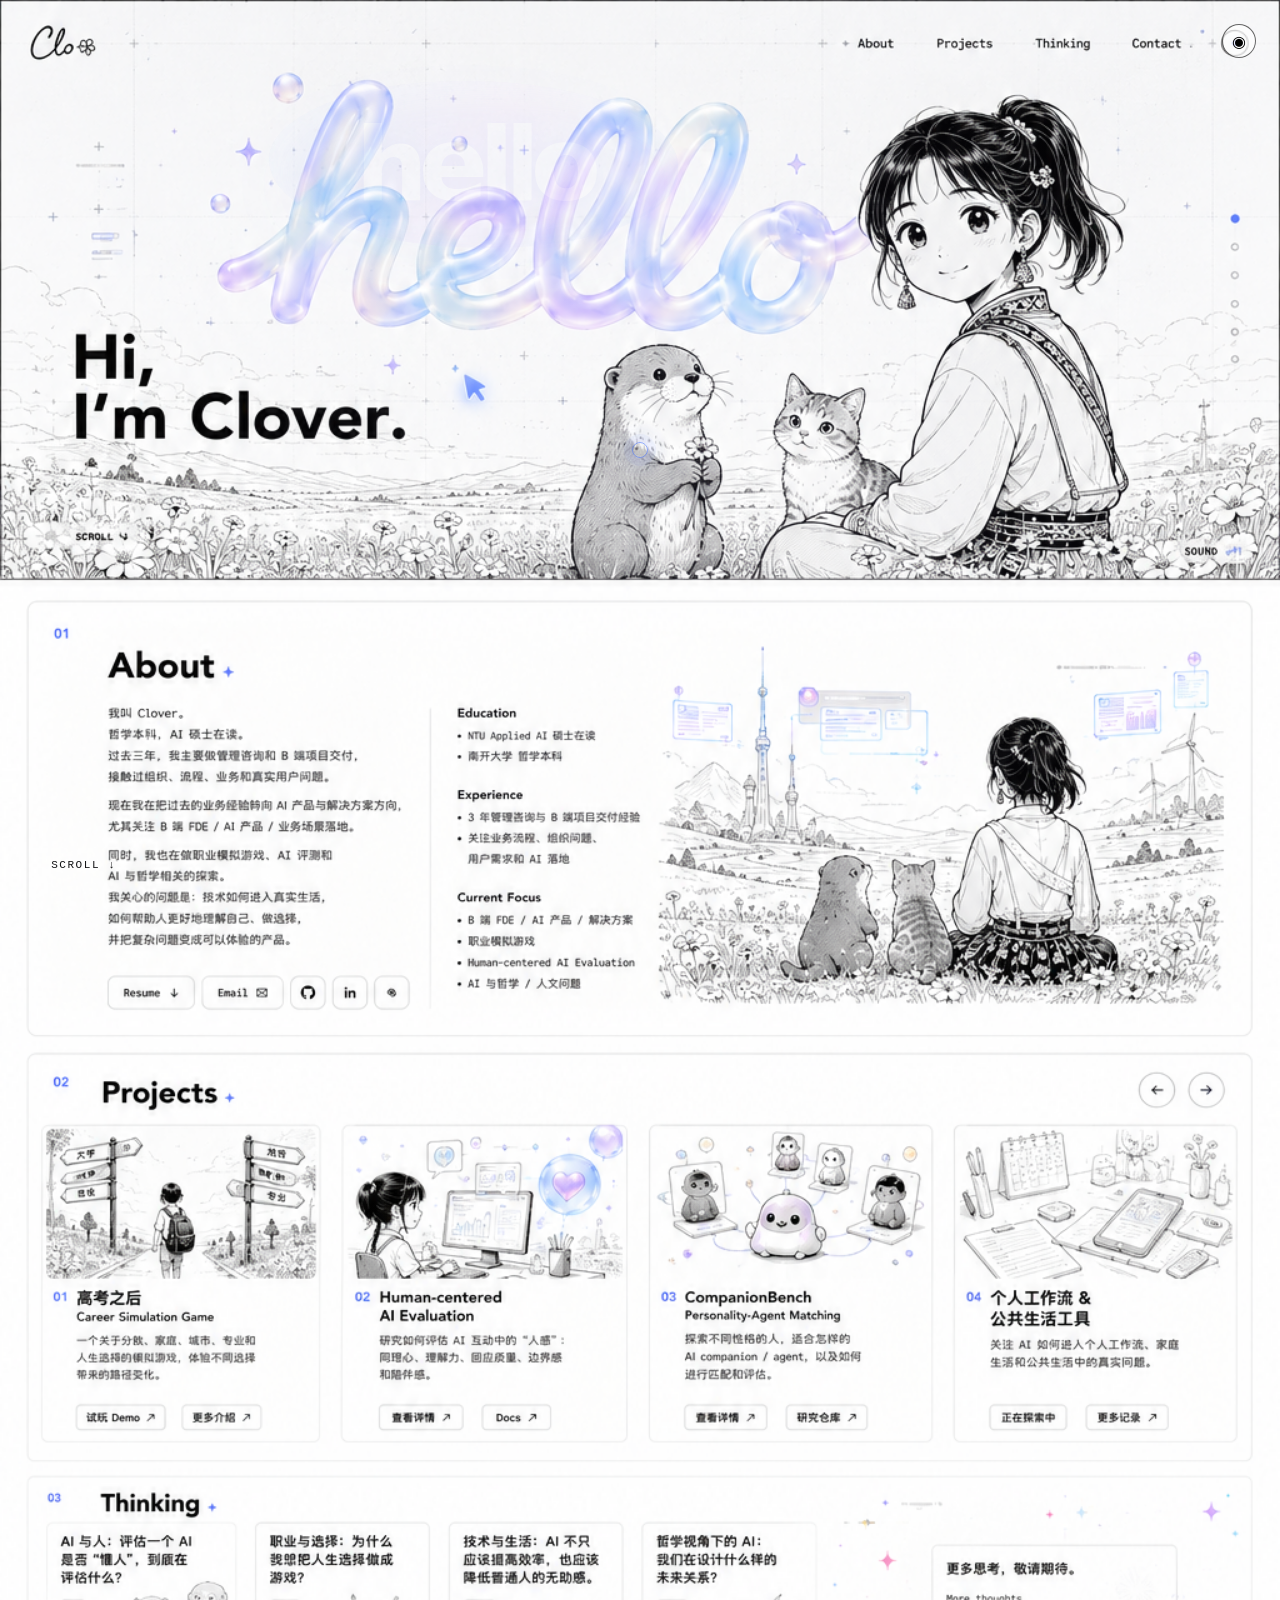
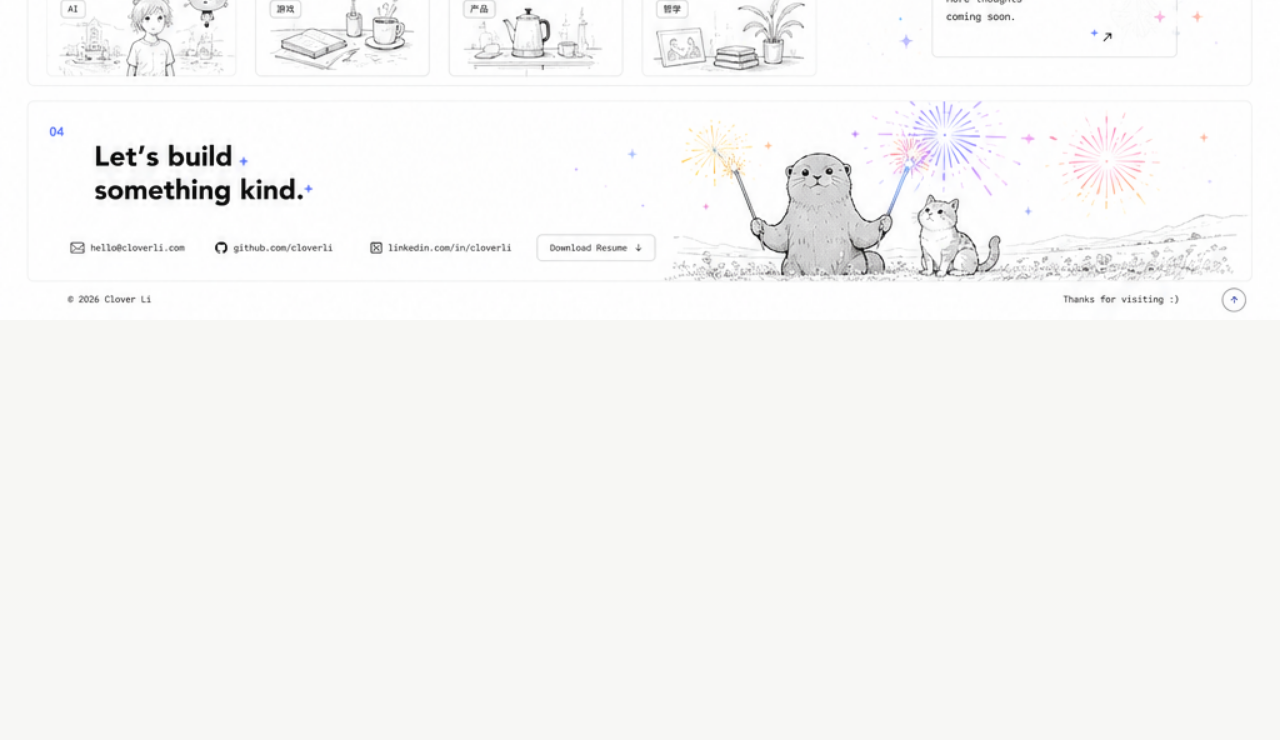
==== index.html @ 6d191d96 "chore: add initial personal site visual prototype" ====
<!doctype html>
<html lang="zh-CN">
  <head>
    <meta charset="UTF-8" />
    <meta name="viewport" content="width=device-width, initial-scale=1" />
    <title>Clover — visual prototype</title>
    <link rel="stylesheet" href="styles.css" />
  </head>
  <body class="home-page">
    <main class="prototype-shell" aria-label="Clover homepage visual prototype">
      <img class="reference-page" src="assets/home-reference.png" alt="Clover 长页面视觉参考" />
      <div class="reference-tint" aria-hidden="true"></div>
      <div class="hello-orb" aria-hidden="true"><span>hello</span></div>
      <div class="cursor-orb" aria-hidden="true"></div>
      <button class="hotspot hotspot-about" data-target="about.html" aria-label="打开 About Me 页面"></button>
      <a class="hotspot hotspot-projects" href="#projects" aria-label="查看 Projects"></a>
      <a class="hotspot hotspot-thinking" href="#thinking" aria-label="查看 Thinking"></a>
      <a class="hotspot hotspot-contact" href="#contact" aria-label="查看 Contact"></a>
      <button class="mode-toggle" type="button" aria-label="切换夜猫子模式">◉</button>
      <div class="scroll-cue">SCROLL ↓</div>
      <section id="projects" class="anchor-layer" aria-label="Projects interaction layer"></section>
      <section id="thinking" class="anchor-layer anchor-thinking" aria-label="Thinking interaction layer"></section>
      <section id="contact" class="anchor-layer anchor-contact" aria-label="Contact interaction layer">
        <div class="fireworks" aria-hidden="true"></div>
      </section>
    </main>
    <script src="app.js"></script>
  </body>
</html>
---- styles.css ----
:root {
  --ink: #121315;
  --paper: #f7f7f4;
  --blue: #648cff;
  --violet: #b99cff;
}

* { box-sizing: border-box; }
html { scroll-behavior: smooth; background: var(--paper); }
body { margin: 0; background: var(--paper); color: var(--ink); font-family: Inter, ui-sans-serif, system-ui, sans-serif; }
button, a { font: inherit; }

.prototype-shell, .about-shell { position: relative; width: 100%; overflow: hidden; }
.prototype-shell { min-height: 260vh; }
.about-shell { min-height: 100vh; }
.reference-page { display: block; width: 100%; height: auto; user-select: none; pointer-events: none; }
.reference-tint { position: absolute; inset: 0; pointer-events: none; background: radial-gradient(circle at 58% 20%, rgba(168, 151, 255, .07), transparent 32%), linear-gradient(180deg, transparent 45%, rgba(255,255,255,.05)); mix-blend-mode: screen; }

.hello-orb { position: fixed; z-index: 4; left: 21vw; top: 9vh; width: min(32vw, 510px); aspect-ratio: 2.45; border-radius: 48% 52% 46% 54%; pointer-events: none; opacity: .18; filter: blur(.2px); background: linear-gradient(120deg, rgba(112, 170, 255, .55), rgba(213, 166, 255, .48), rgba(176, 239, 255, .42)); box-shadow: inset 18px 14px 28px rgba(255,255,255,.65), inset -20px -16px 35px rgba(102,124,255,.16), 0 24px 80px rgba(122, 144, 255, .16); transform: translate3d(var(--orb-x, 0px), var(--orb-y, 0px), 0) rotate(var(--orb-r, 0deg)) scale(var(--orb-s, 1)); transition: transform 180ms cubic-bezier(.22,1,.36,1); }
.hello-orb span { position: absolute; inset: 0; display: grid; place-items: center; font-size: clamp(3rem, 8vw, 9rem); font-weight: 700; letter-spacing: -.09em; color: rgba(255,255,255,.76); text-shadow: 0 2px 18px rgba(89,120,255,.34); }
.cursor-orb { position: fixed; z-index: 8; width: 16px; height: 16px; border: 1px solid rgba(80, 120, 255, .72); border-radius: 50%; pointer-events: none; transform: translate(-50%, -50%); opacity: .82; box-shadow: 0 0 0 8px rgba(120, 146, 255, .08), 0 0 24px rgba(90, 125, 255, .4); }
.hotspot, .back-button, .mode-toggle { cursor: pointer; }
.hotspot { position: absolute; z-index: 6; border: 0; background: transparent; }
.hotspot-about { left: 65%; top: 1.1%; width: 8%; height: 3%; }
.hotspot-projects { left: 72%; top: 1.1%; width: 9%; height: 3%; }
.hotspot-thinking { left: 81%; top: 1.1%; width: 9%; height: 3%; }
.hotspot-contact { left: 90%; top: 1.1%; width: 8%; height: 3%; }
.mode-toggle { position: fixed; z-index: 9; top: 24px; right: 24px; width: 34px; height: 34px; border: 1px solid rgba(20,20,20,.65); border-radius: 50%; background: rgba(255,255,255,.66); }
.scroll-cue { position: fixed; z-index: 5; left: 4vw; bottom: 28px; font: 11px/1.2 ui-monospace, SFMono-Regular, monospace; letter-spacing: .14em; }
.anchor-layer { position: absolute; left: 0; right: 0; top: 29%; height: 43%; pointer-events: none; }
.anchor-thinking { top: 72%; }
.anchor-contact { top: 91%; height: 8%; }
.fireworks { position: absolute; right: 16%; top: 10%; width: 190px; height: 160px; opacity: 0; transition: opacity 400ms ease; }
.fireworks::before, .fireworks::after { content: "✦  ·  ✧  ·  ✦"; position: absolute; inset: 0; color: #b990ff; font-size: 26px; letter-spacing: 18px; animation: burst 1.8s ease-out infinite; }
.fireworks::after { color: #ffba75; transform: translate(35px, 24px) scale(.7); animation-delay: .35s; }
.contact-active .fireworks { opacity: .9; }
@keyframes burst { 0%, 100% { transform: scale(.55); opacity: .15; } 50% { transform: scale(1.3); opacity: .95; } }

.about-page .reference-page { min-height: 100vh; object-fit: cover; object-position: center; }
.back-button { position: fixed; z-index: 9; top: 23px; left: 24px; width: 34px; height: 34px; border: 1px solid rgba(20,20,20,.6); border-radius: 50%; background: rgba(255,255,255,.72); font-size: 18px; }
.night { filter: invert(.92) hue-rotate(175deg) saturate(.72); background: #121525; }
.night .reference-tint { mix-blend-mode: multiply; opacity: .22; }

@media (max-width: 720px) {
  .prototype-shell { min-height: 180vh; }
  .hello-orb { left: 12vw; top: 12vh; width: 60vw; opacity: .13; }
  .hello-orb span { font-size: 3.4rem; }
  .hotspot { display: none; }
  .mode-toggle { top: 14px; right: 14px; }
  .scroll-cue { bottom: 16px; left: 16px; }
  .about-page .reference-page { min-height: 100vh; object-fit: contain; }
}
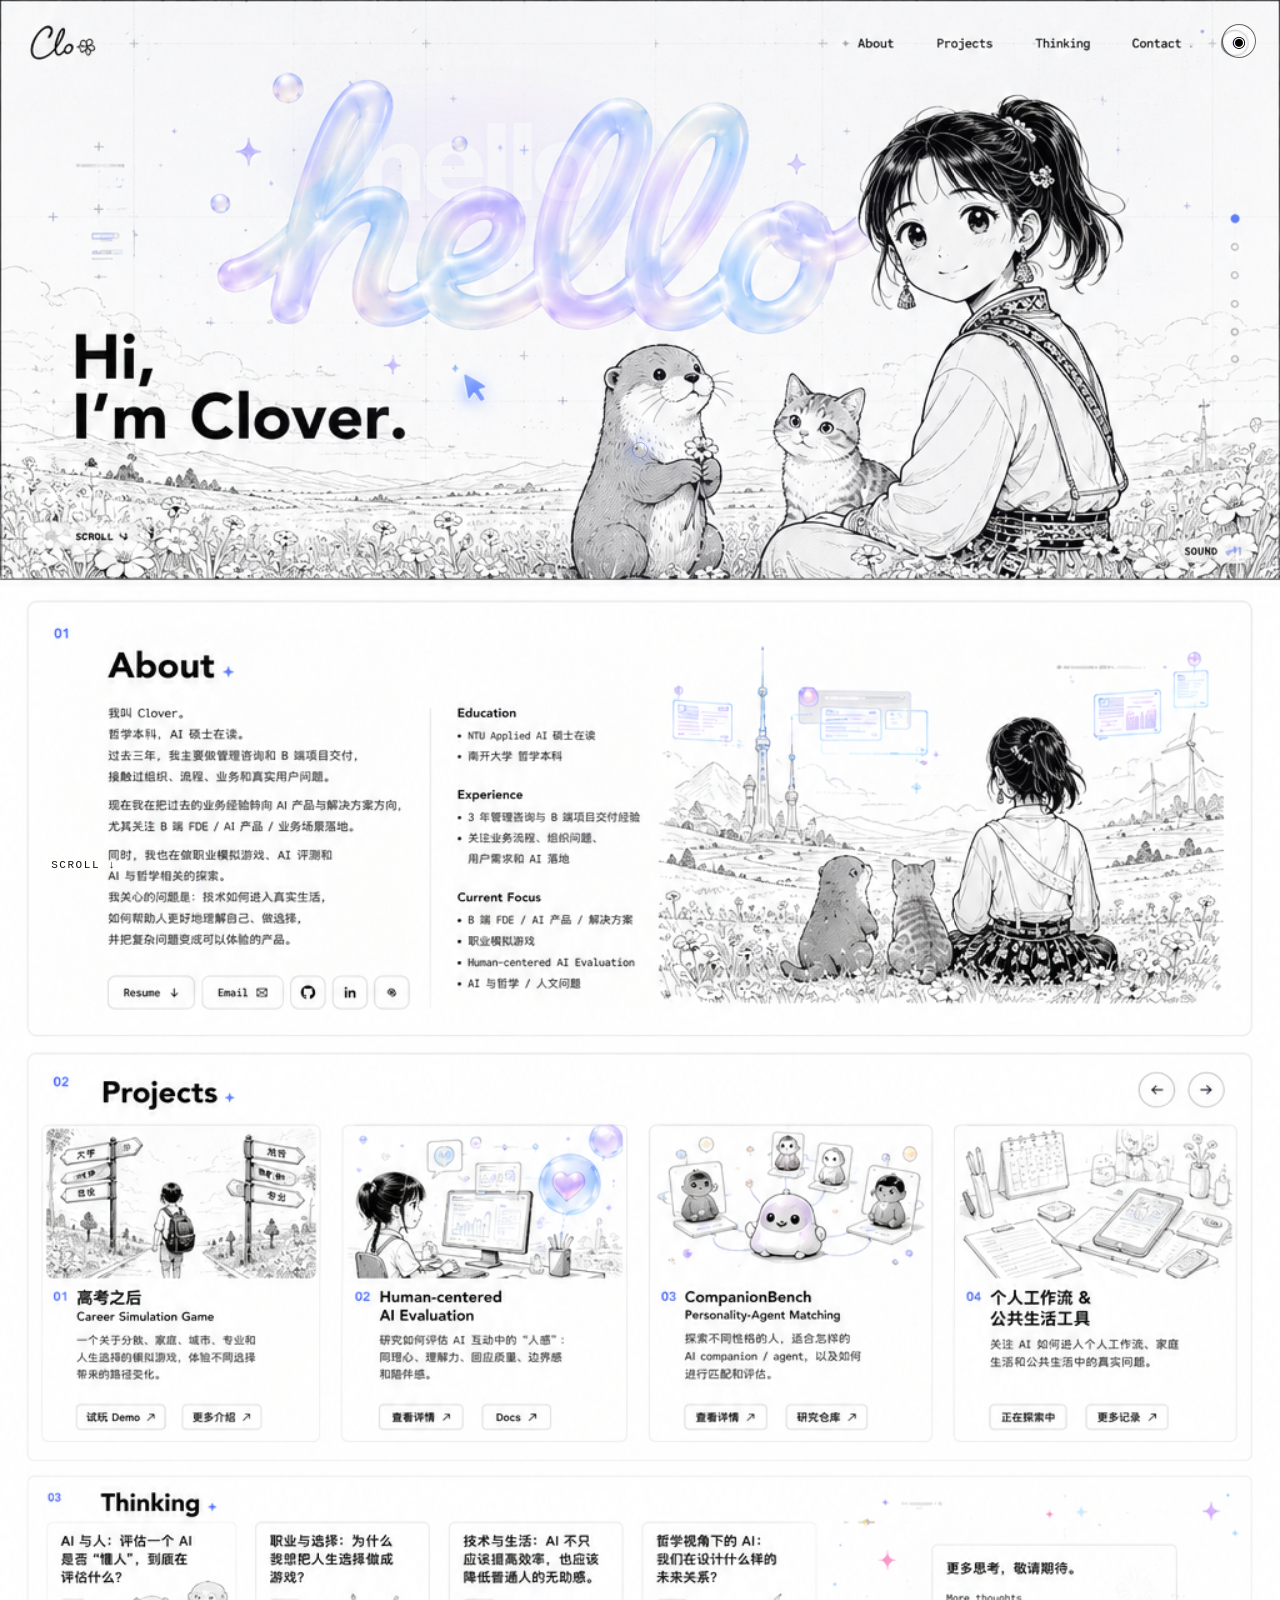
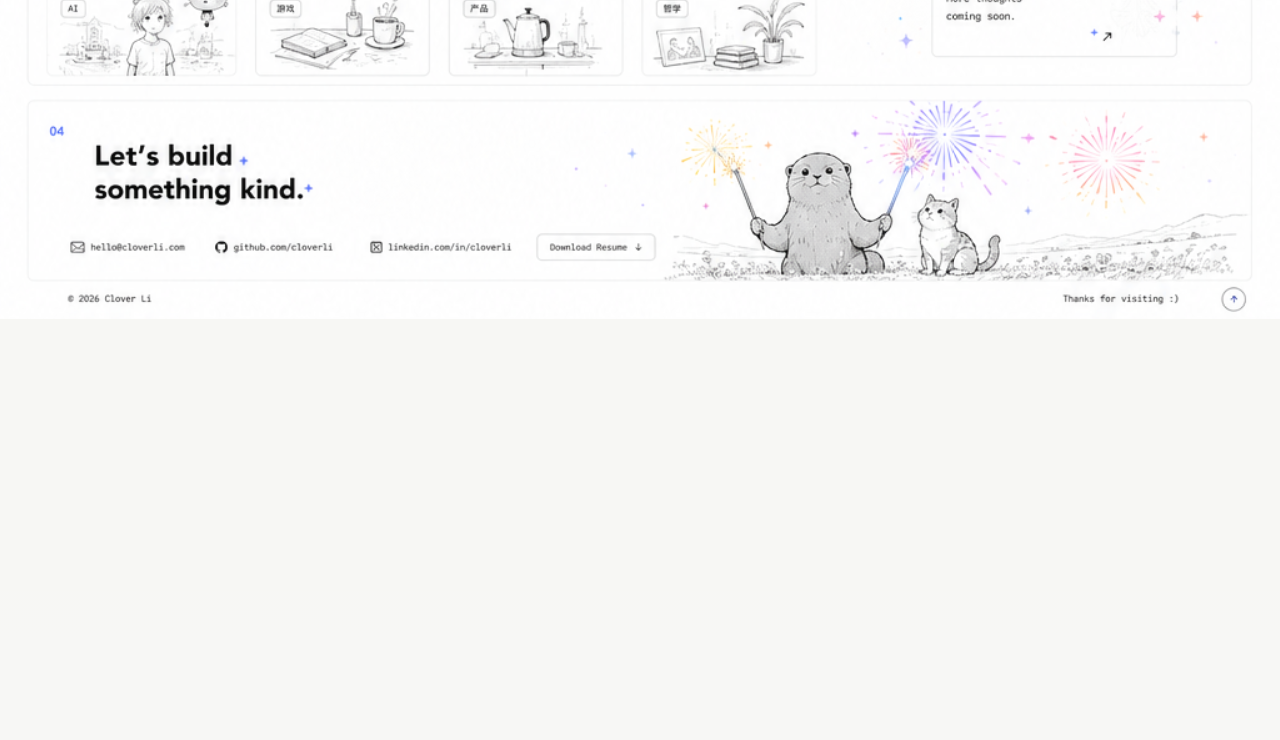
==== commit 0fb774a9: "feat: add curved scroll and contact fireworks" ====
--- a/index.html
+++ b/index.html
@@ -21,7 +21,9 @@
       <section id="projects" class="anchor-layer" aria-label="Projects interaction layer"></section>
       <section id="thinking" class="anchor-layer anchor-thinking" aria-label="Thinking interaction layer"></section>
       <section id="contact" class="anchor-layer anchor-contact" aria-label="Contact interaction layer">
-        <div class="fireworks" aria-hidden="true"></div>
+        <div class="fireworks" aria-hidden="true">
+          <canvas class="firework-canvas"></canvas>
+        </div>
       </section>
     </main>
     <script src="app.js"></script>
--- a/styles.css
+++ b/styles.css
@@ -13,7 +13,7 @@
 .prototype-shell, .about-shell { position: relative; width: 100%; overflow: hidden; }
 .prototype-shell { min-height: 260vh; }
 .about-shell { min-height: 100vh; }
-.reference-page { display: block; width: 100%; height: auto; user-select: none; pointer-events: none; }
+.reference-page { display: block; width: 100%; height: auto; user-select: none; pointer-events: none; transform: perspective(1800px) rotateX(var(--scroll-curve, 0deg)) scale(var(--scroll-scale, 1)); transform-origin: center 8%; will-change: transform; }
 .reference-tint { position: absolute; inset: 0; pointer-events: none; background: radial-gradient(circle at 58% 20%, rgba(168, 151, 255, .07), transparent 32%), linear-gradient(180deg, transparent 45%, rgba(255,255,255,.05)); mix-blend-mode: screen; }
 
 .hello-orb { position: fixed; z-index: 4; left: 21vw; top: 9vh; width: min(32vw, 510px); aspect-ratio: 2.45; border-radius: 48% 52% 46% 54%; pointer-events: none; opacity: .18; filter: blur(.2px); background: linear-gradient(120deg, rgba(112, 170, 255, .55), rgba(213, 166, 255, .48), rgba(176, 239, 255, .42)); box-shadow: inset 18px 14px 28px rgba(255,255,255,.65), inset -20px -16px 35px rgba(102,124,255,.16), 0 24px 80px rgba(122, 144, 255, .16); transform: translate3d(var(--orb-x, 0px), var(--orb-y, 0px), 0) rotate(var(--orb-r, 0deg)) scale(var(--orb-s, 1)); transition: transform 180ms cubic-bezier(.22,1,.36,1); }
@@ -30,16 +30,19 @@
 .anchor-layer { position: absolute; left: 0; right: 0; top: 29%; height: 43%; pointer-events: none; }
 .anchor-thinking { top: 72%; }
 .anchor-contact { top: 91%; height: 8%; }
-.fireworks { position: absolute; right: 16%; top: 10%; width: 190px; height: 160px; opacity: 0; transition: opacity 400ms ease; }
-.fireworks::before, .fireworks::after { content: "✦  ·  ✧  ·  ✦"; position: absolute; inset: 0; color: #b990ff; font-size: 26px; letter-spacing: 18px; animation: burst 1.8s ease-out infinite; }
-.fireworks::after { color: #ffba75; transform: translate(35px, 24px) scale(.7); animation-delay: .35s; }
-.contact-active .fireworks { opacity: .9; }
-@keyframes burst { 0%, 100% { transform: scale(.55); opacity: .15; } 50% { transform: scale(1.3); opacity: .95; } }
+.fireworks { position: absolute; right: 14%; top: 8%; width: 260px; height: 210px; opacity: 0; transition: opacity 400ms ease; pointer-events: none; }
+.firework-canvas { display: block; width: 100%; height: 100%; }
+.contact-active .fireworks { opacity: .95; }
 
 .about-page .reference-page { min-height: 100vh; object-fit: cover; object-position: center; }
 .back-button { position: fixed; z-index: 9; top: 23px; left: 24px; width: 34px; height: 34px; border: 1px solid rgba(20,20,20,.6); border-radius: 50%; background: rgba(255,255,255,.72); font-size: 18px; }
 .night { filter: invert(.92) hue-rotate(175deg) saturate(.72); background: #121525; }
 .night .reference-tint { mix-blend-mode: multiply; opacity: .22; }
+
+@media (prefers-reduced-motion: reduce) {
+  .reference-page { transform: none !important; transition: none; }
+  .hello-orb { transition: none; }
+}
 
 @media (max-width: 720px) {
   .prototype-shell { min-height: 180vh; }
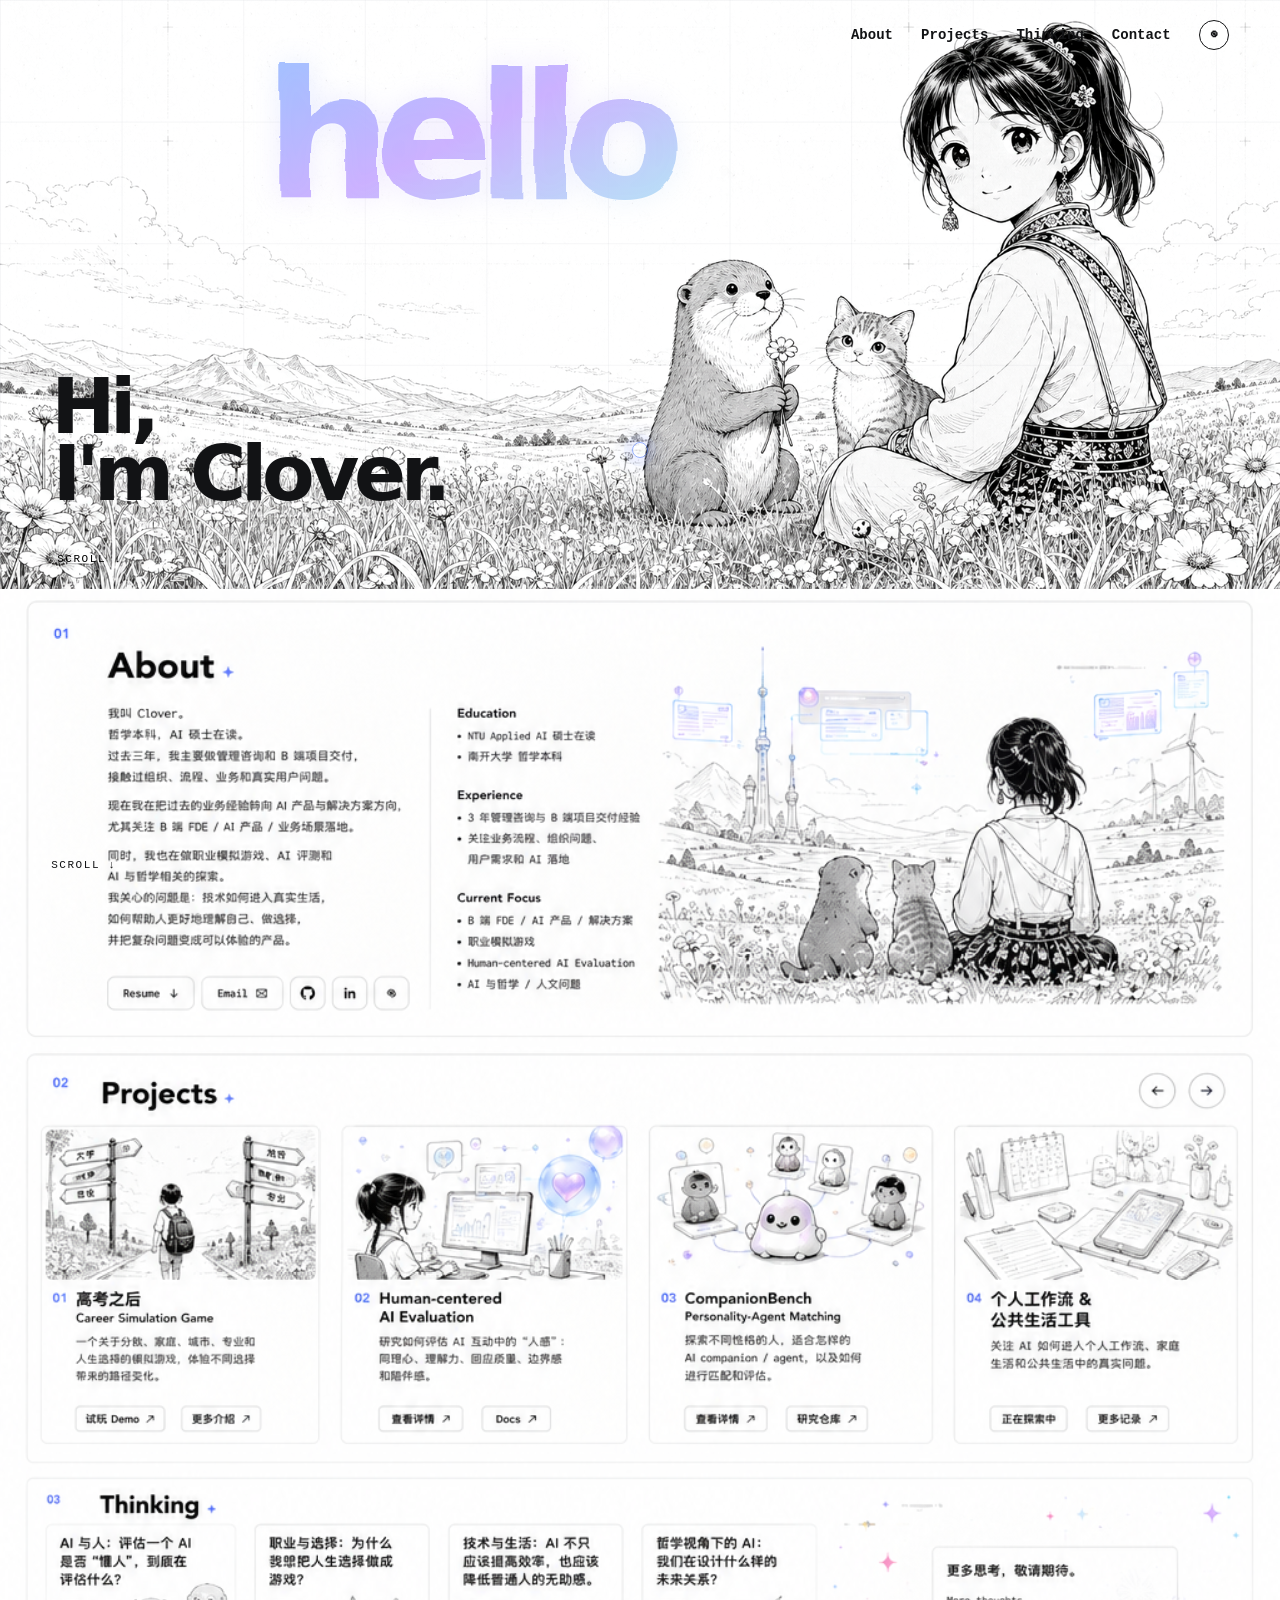
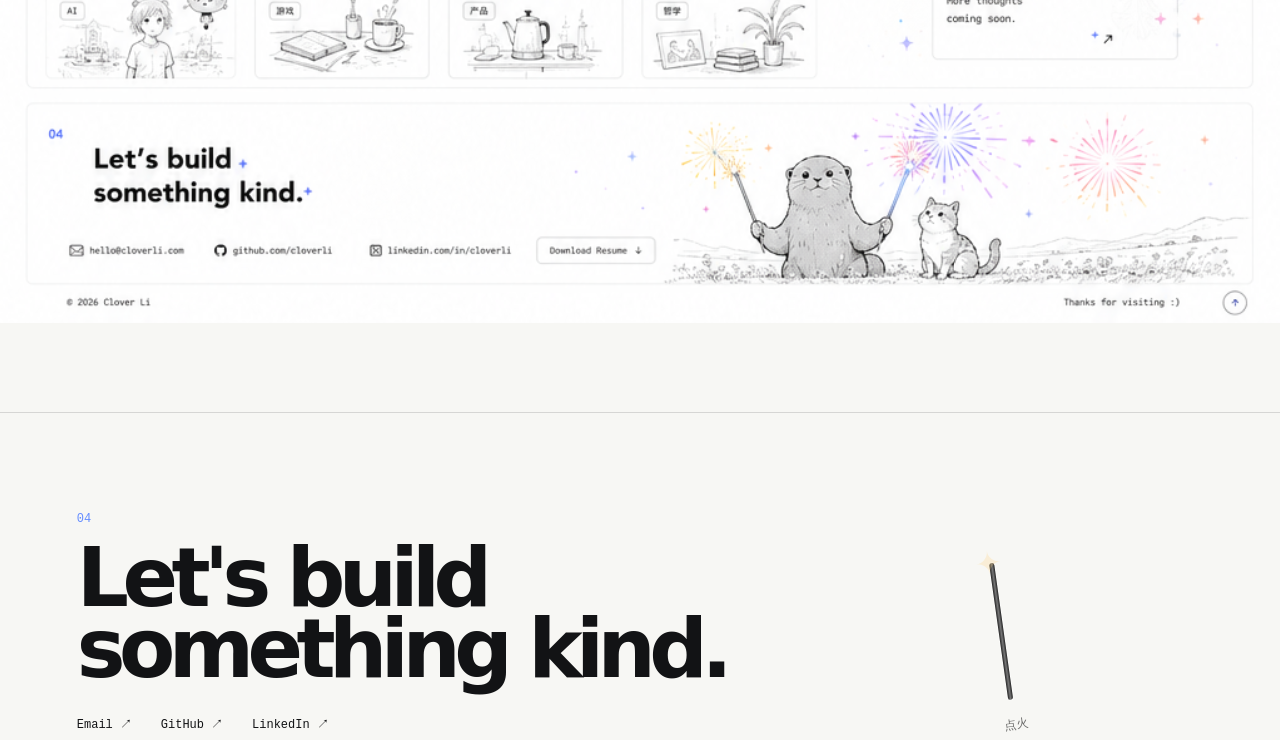
==== commit 0f666947: "feat: rebuild hero motion and ignition fireworks" ====
--- a/index.html
+++ b/index.html
@@ -8,21 +8,74 @@
   </head>
   <body class="home-page">
     <main class="prototype-shell" aria-label="Clover homepage visual prototype">
+      <section class="hero-rebuild" aria-label="Clover Hero">
+        <div class="hero-grid" aria-hidden="true"></div>
+        <img class="hero-art" src="assets/hero-art.png" alt="黑白漫画风的高原草原、藏族女孩、水獭与猫" />
+        <div class="hero-hello" aria-hidden="true">
+          <svg class="hello-svg" viewBox="0 0 760 250" role="presentation">
+            <defs>
+              <linearGradient id="hello-gradient" x1="0" y1="0" x2="1" y2="1">
+                <stop offset="0" stop-color="#8bb9ff" />
+                <stop offset=".48" stop-color="#c3a5ff" />
+                <stop offset="1" stop-color="#a7e8f3" />
+              </linearGradient>
+              <filter id="hello-warp" x="-20%" y="-35%" width="140%" height="170%">
+                <feTurbulence class="hello-noise" type="fractalNoise" baseFrequency=".008 .02" numOctaves="2" seed="8" result="noise" />
+                <feDisplacementMap class="hello-displacement" in="SourceGraphic" in2="noise" scale="8" xChannelSelector="R" yChannelSelector="G" />
+                <feGaussianBlur stdDeviation=".18" />
+              </filter>
+              <filter id="hello-glow" x="-25%" y="-35%" width="150%" height="170%">
+                <feGaussianBlur stdDeviation="8" result="blur" />
+                <feMerge><feMergeNode in="blur" /><feMergeNode in="SourceGraphic" /></feMerge>
+              </filter>
+            </defs>
+            <text x="50%" y="64%" text-anchor="middle" class="hello-text hello-text-shadow" filter="url(#hello-glow)">hello</text>
+            <text x="50%" y="64%" text-anchor="middle" class="hello-text" filter="url(#hello-warp)">hello</text>
+          </svg>
+        </div>
+        <div class="hero-copy" aria-label="Hi, I'm Clover.">
+          <span>Hi,</span>
+          <span>I'm Clover.</span>
+        </div>
+        <nav class="hero-nav" aria-label="首页导航">
+          <a href="about.html">About</a>
+          <a href="#projects">Projects</a>
+          <a href="#thinking">Thinking</a>
+          <a href="#contact">Contact</a>
+          <button class="hero-theme" type="button" aria-label="切换夜猫子模式">◉</button>
+        </nav>
+        <button class="hero-scroll" type="button" aria-label="向下滚动">SCROLL ↓</button>
+      </section>
       <img class="reference-page" src="assets/home-reference.png" alt="Clover 长页面视觉参考" />
       <div class="reference-tint" aria-hidden="true"></div>
-      <div class="hello-orb" aria-hidden="true"><span>hello</span></div>
       <div class="cursor-orb" aria-hidden="true"></div>
       <button class="hotspot hotspot-about" data-target="about.html" aria-label="打开 About Me 页面"></button>
       <a class="hotspot hotspot-projects" href="#projects" aria-label="查看 Projects"></a>
       <a class="hotspot hotspot-thinking" href="#thinking" aria-label="查看 Thinking"></a>
       <a class="hotspot hotspot-contact" href="#contact" aria-label="查看 Contact"></a>
-      <button class="mode-toggle" type="button" aria-label="切换夜猫子模式">◉</button>
       <div class="scroll-cue">SCROLL ↓</div>
+      <section id="about" class="anchor-layer anchor-about" aria-label="About interaction layer"></section>
       <section id="projects" class="anchor-layer" aria-label="Projects interaction layer"></section>
       <section id="thinking" class="anchor-layer anchor-thinking" aria-label="Thinking interaction layer"></section>
       <section id="contact" class="anchor-layer anchor-contact" aria-label="Contact interaction layer">
-        <div class="fireworks" aria-hidden="true">
-          <canvas class="firework-canvas"></canvas>
+        <div class="contact-panel">
+          <div class="contact-copy">
+            <span class="section-index">04</span>
+            <h2>Let's build<br />something kind.</h2>
+            <div class="contact-links">Email ↗ &nbsp;&nbsp; GitHub ↗ &nbsp;&nbsp; LinkedIn ↗</div>
+          </div>
+          <div class="firework-control">
+            <div class="firework-stage">
+              <canvas class="firework-canvas"></canvas>
+              <div class="igniter-glow" aria-hidden="true"></div>
+              <button class="firework-igniter" type="button" aria-label="点燃烟花">
+                <span class="igniter-stick" aria-hidden="true"></span>
+                <span class="igniter-spark" aria-hidden="true">✦</span>
+                <span class="igniter-label">点火</span>
+              </button>
+            </div>
+            <p class="firework-hint">hover / click to light</p>
+          </div>
         </div>
       </section>
     </main>
--- a/styles.css
+++ b/styles.css
@@ -16,23 +16,50 @@
 .reference-page { display: block; width: 100%; height: auto; user-select: none; pointer-events: none; transform: perspective(1800px) rotateX(var(--scroll-curve, 0deg)) scale(var(--scroll-scale, 1)); transform-origin: center 8%; will-change: transform; }
 .reference-tint { position: absolute; inset: 0; pointer-events: none; background: radial-gradient(circle at 58% 20%, rgba(168, 151, 255, .07), transparent 32%), linear-gradient(180deg, transparent 45%, rgba(255,255,255,.05)); mix-blend-mode: screen; }
 
-.hello-orb { position: fixed; z-index: 4; left: 21vw; top: 9vh; width: min(32vw, 510px); aspect-ratio: 2.45; border-radius: 48% 52% 46% 54%; pointer-events: none; opacity: .18; filter: blur(.2px); background: linear-gradient(120deg, rgba(112, 170, 255, .55), rgba(213, 166, 255, .48), rgba(176, 239, 255, .42)); box-shadow: inset 18px 14px 28px rgba(255,255,255,.65), inset -20px -16px 35px rgba(102,124,255,.16), 0 24px 80px rgba(122, 144, 255, .16); transform: translate3d(var(--orb-x, 0px), var(--orb-y, 0px), 0) rotate(var(--orb-r, 0deg)) scale(var(--orb-s, 1)); transition: transform 180ms cubic-bezier(.22,1,.36,1); }
-.hello-orb span { position: absolute; inset: 0; display: grid; place-items: center; font-size: clamp(3rem, 8vw, 9rem); font-weight: 700; letter-spacing: -.09em; color: rgba(255,255,255,.76); text-shadow: 0 2px 18px rgba(89,120,255,.34); }
+.hero-rebuild { position: absolute; z-index: 5; inset: 0 0 auto; height: clamp(560px, 46vw, 900px); overflow: hidden; background: var(--paper); isolation: isolate; }
+.hero-grid { position: absolute; z-index: -1; inset: 0; opacity: .5; background-image: linear-gradient(rgba(33, 43, 70, .08) 1px, transparent 1px), linear-gradient(90deg, rgba(33, 43, 70, .08) 1px, transparent 1px); background-size: 9.5vw 9.5vw; mask-image: linear-gradient(180deg, #000 0 72%, transparent); }
+.hero-art { position: absolute; z-index: -2; inset: auto 0 0; width: 100%; height: 100%; object-fit: cover; object-position: center bottom; filter: contrast(1.04) saturate(.84); }
+.hero-hello { position: absolute; z-index: 2; left: 9vw; top: 5.5vh; width: min(55vw, 820px); transform: translate3d(var(--hello-x, 0px), var(--hello-y, 0px), 0) rotate(var(--hello-r, 0deg)) skewY(var(--hello-skew, 0deg)) scale(var(--hello-scale, 1)); transform-origin: center; transition: transform 180ms cubic-bezier(.22, 1, .36, 1); pointer-events: none; }
+.hello-svg { display: block; width: 100%; overflow: visible; }
+.hello-text { font: 700 190px/1 ui-sans-serif, system-ui, sans-serif; letter-spacing: -18px; fill: url(#hello-gradient); opacity: .84; paint-order: stroke; stroke: rgba(255,255,255,.22); stroke-width: 3px; }
+.hello-text-shadow { opacity: .22; filter: blur(15px); }
+.hero-copy { position: absolute; z-index: 3; left: 4vw; bottom: 9vh; display: grid; font-size: clamp(3.4rem, 6vw, 7rem); font-weight: 800; line-height: .88; letter-spacing: -.07em; }
+.hero-copy span:last-child { margin-left: .02em; }
+.hero-nav { position: absolute; z-index: 5; top: 20px; right: 4vw; display: flex; align-items: center; gap: clamp(14px, 2.2vw, 34px); font: 600 14px/1 ui-monospace, SFMono-Regular, monospace; }
+.hero-nav a, .hero-theme { color: var(--ink); text-decoration: none; transition: color 160ms ease, transform 160ms ease; }
+.hero-nav a:hover { color: var(--blue); transform: translateY(-2px); }
+.hero-theme { width: 30px; height: 30px; border: 1px solid currentColor; border-radius: 50%; background: rgba(255,255,255,.62); cursor: pointer; }
+.hero-theme:hover { color: var(--blue); transform: rotate(25deg); }
+.hero-scroll { position: absolute; z-index: 5; left: 4vw; bottom: 22px; border: 0; background: transparent; font: 11px/1.2 ui-monospace, SFMono-Regular, monospace; letter-spacing: .14em; cursor: pointer; }
+
 .cursor-orb { position: fixed; z-index: 8; width: 16px; height: 16px; border: 1px solid rgba(80, 120, 255, .72); border-radius: 50%; pointer-events: none; transform: translate(-50%, -50%); opacity: .82; box-shadow: 0 0 0 8px rgba(120, 146, 255, .08), 0 0 24px rgba(90, 125, 255, .4); }
-.hotspot, .back-button, .mode-toggle { cursor: pointer; }
+.hotspot, .back-button { cursor: pointer; }
 .hotspot { position: absolute; z-index: 6; border: 0; background: transparent; }
 .hotspot-about { left: 65%; top: 1.1%; width: 8%; height: 3%; }
 .hotspot-projects { left: 72%; top: 1.1%; width: 9%; height: 3%; }
 .hotspot-thinking { left: 81%; top: 1.1%; width: 9%; height: 3%; }
 .hotspot-contact { left: 90%; top: 1.1%; width: 8%; height: 3%; }
-.mode-toggle { position: fixed; z-index: 9; top: 24px; right: 24px; width: 34px; height: 34px; border: 1px solid rgba(20,20,20,.65); border-radius: 50%; background: rgba(255,255,255,.66); }
 .scroll-cue { position: fixed; z-index: 5; left: 4vw; bottom: 28px; font: 11px/1.2 ui-monospace, SFMono-Regular, monospace; letter-spacing: .14em; }
 .anchor-layer { position: absolute; left: 0; right: 0; top: 29%; height: 43%; pointer-events: none; }
 .anchor-thinking { top: 72%; }
 .anchor-contact { top: 91%; height: 8%; }
-.fireworks { position: absolute; right: 14%; top: 8%; width: 260px; height: 210px; opacity: 0; transition: opacity 400ms ease; pointer-events: none; }
-.firework-canvas { display: block; width: 100%; height: 100%; }
-.contact-active .fireworks { opacity: .95; }
+.anchor-contact { z-index: 4; top: 86%; height: 14%; min-height: 420px; background: rgba(247,247,244,.98); border-top: 1px solid rgba(18,19,21,.14); pointer-events: auto; }
+.contact-panel { display: flex; align-items: center; justify-content: space-between; width: 100%; height: 100%; padding: 6vw; }
+.section-index { display: block; margin-bottom: 18px; color: var(--blue); font: 12px/1 ui-monospace, SFMono-Regular, monospace; }
+.contact-copy h2 { margin: 0; font-size: clamp(3rem, 6.4vw, 7rem); line-height: .86; letter-spacing: -.08em; }
+.contact-links { margin-top: 34px; font: 12px/1.2 ui-monospace, SFMono-Regular, monospace; }
+.firework-control { width: min(31vw, 430px); text-align: center; }
+.firework-stage { position: relative; height: 280px; }
+.firework-canvas { position: absolute; inset: 0; display: block; width: 100%; height: 100%; pointer-events: none; }
+.firework-igniter { position: absolute; left: 50%; bottom: 26px; width: 116px; height: 182px; border: 0; background: transparent; cursor: pointer; transform: translateX(-50%) rotate(-8deg); transition: transform 180ms cubic-bezier(.22,1,.36,1); }
+.firework-igniter:hover, .firework-igniter:focus-visible { transform: translateX(-50%) rotate(-8deg) translateY(-8px) scale(1.04); }
+.igniter-stick { position: absolute; left: 53px; top: 12px; width: 5px; height: 138px; border-radius: 5px; background: linear-gradient(90deg,#222,#777,#222); box-shadow: 0 0 0 1px rgba(255,255,255,.4); }
+.igniter-spark { position: absolute; top: -7px; left: 39px; color: #ffd27d; font-size: 32px; opacity: .25; transition: opacity 180ms ease, transform 180ms ease; }
+.firework-igniter:hover .igniter-spark, .firework-igniter:focus-visible .igniter-spark, .firework-igniter.is-lit .igniter-spark { opacity: 1; transform: scale(1.3); }
+.igniter-label { position: absolute; left: 0; right: 0; bottom: 0; font: 12px/1 ui-monospace, SFMono-Regular, monospace; opacity: .56; }
+.firework-hint { margin: -4px 0 0; font: 11px/1.2 ui-monospace, SFMono-Regular, monospace; letter-spacing: .08em; opacity: .55; }
+.contact-active .igniter-glow { opacity: .12; }
+.igniter-glow { position: absolute; left: 50%; top: 12px; width: 56px; height: 56px; border-radius: 50%; background: #ffd27d; filter: blur(22px); opacity: 0; transform: translateX(-50%); transition: opacity 180ms ease; }
 
 .about-page .reference-page { min-height: 100vh; object-fit: cover; object-position: center; }
 .back-button { position: fixed; z-index: 9; top: 23px; left: 24px; width: 34px; height: 34px; border: 1px solid rgba(20,20,20,.6); border-radius: 50%; background: rgba(255,255,255,.72); font-size: 18px; }
@@ -41,15 +68,25 @@
 
 @media (prefers-reduced-motion: reduce) {
   .reference-page { transform: none !important; transition: none; }
-  .hello-orb { transition: none; }
+  .hero-hello { transition: none; }
 }
 
 @media (max-width: 720px) {
   .prototype-shell { min-height: 180vh; }
-  .hello-orb { left: 12vw; top: 12vh; width: 60vw; opacity: .13; }
-  .hello-orb span { font-size: 3.4rem; }
+  .hero-rebuild { height: 78vh; min-height: 540px; }
+  .hero-hello { left: 3vw; top: 9vh; width: 92vw; }
+  .hello-text { font-size: 190px; }
+  .hero-copy { left: 7vw; bottom: 17vh; font-size: clamp(3rem, 14vw, 5rem); }
+  .hero-nav { top: 14px; right: 14px; gap: 10px; font-size: 10px; }
+  .hero-nav a { display: none; }
+  .hero-theme { width: 26px; height: 26px; }
+  .hero-scroll { left: 7vw; bottom: 18px; }
+  .contact-panel { display: block; padding: 12vw 7vw; }
+  .contact-copy h2 { font-size: 15vw; }
+  .contact-links { margin-top: 24px; font-size: 10px; }
+  .firework-control { width: 100%; margin-top: 12px; }
+  .firework-stage { height: 190px; }
   .hotspot { display: none; }
-  .mode-toggle { top: 14px; right: 14px; }
   .scroll-cue { bottom: 16px; left: 16px; }
   .about-page .reference-page { min-height: 100vh; object-fit: contain; }
 }
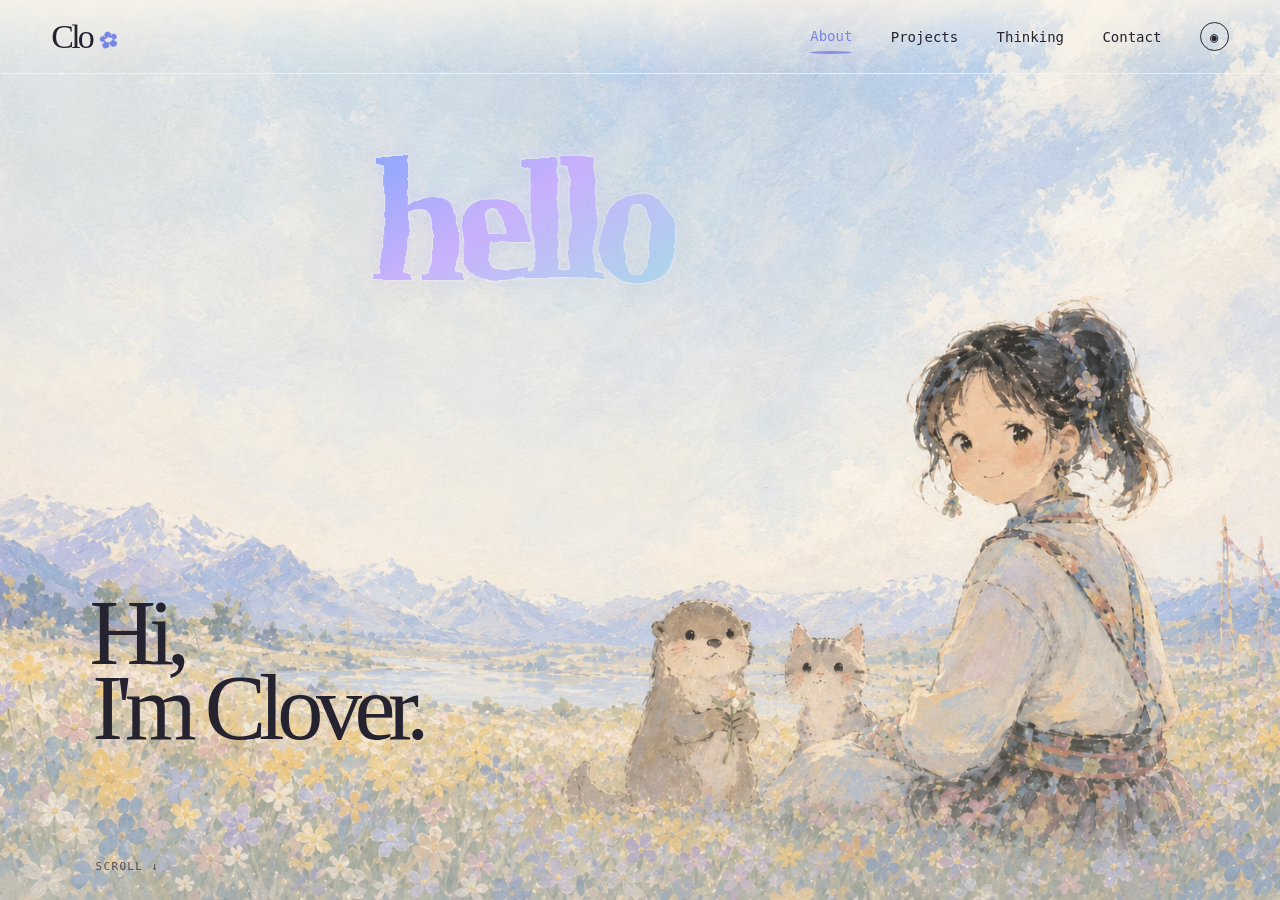
==== commit 498ff2b9: "feat: rebuild personal site as four DOM pages" ====
--- a/index.html
+++ b/index.html
@@ -3,80 +3,53 @@
   <head>
     <meta charset="UTF-8" />
     <meta name="viewport" content="width=device-width, initial-scale=1" />
-    <title>Clover — visual prototype</title>
+    <title>Clo — personal site</title>
     <link rel="stylesheet" href="styles.css" />
   </head>
-  <body class="home-page">
-    <main class="prototype-shell" aria-label="Clover homepage visual prototype">
-      <section class="hero-rebuild" aria-label="Clover Hero">
-        <div class="hero-grid" aria-hidden="true"></div>
-        <img class="hero-art" src="assets/hero-art.png" alt="黑白漫画风的高原草原、藏族女孩、水獭与猫" />
-        <div class="hero-hello" aria-hidden="true">
-          <svg class="hello-svg" viewBox="0 0 760 250" role="presentation">
+  <body class="site-page page-home" data-page="home">
+    <header class="site-header">
+      <a class="brand" href="index.html" aria-label="Clo home">Clo <span>✿</span></a>
+      <nav class="site-nav" aria-label="主导航">
+        <a class="is-active" href="about.html">About</a>
+        <a href="projects.html">Projects</a>
+        <a href="projects.html#thinking">Thinking</a>
+        <a href="contact.html">Contact</a>
+        <button class="theme-button" type="button" aria-label="切换夜猫子模式">◉</button>
+      </nav>
+    </header>
+
+    <main>
+      <section class="hero-section surface-section" data-ripple-area aria-label="Clover Hero">
+        <div class="watercolor-wash" aria-hidden="true"></div>
+        <img class="hero-watercolor" src="assets/hero-watercolor.png" alt="水彩高原、女孩、水獭和猫" />
+        <div class="ripple-layer" aria-hidden="true"></div>
+        <div class="fluid-hello" aria-hidden="true">
+          <svg class="fluid-hello-svg" viewBox="0 0 900 300" role="presentation">
             <defs>
-              <linearGradient id="hello-gradient" x1="0" y1="0" x2="1" y2="1">
-                <stop offset="0" stop-color="#8bb9ff" />
-                <stop offset=".48" stop-color="#c3a5ff" />
-                <stop offset="1" stop-color="#a7e8f3" />
+              <linearGradient id="fluid-fill" x1="0" y1="0" x2="1" y2="1">
+                <stop offset="0" stop-color="#739cff" />
+                <stop offset=".45" stop-color="#c6a9ff" />
+                <stop offset="1" stop-color="#9edfe8" />
               </linearGradient>
-              <filter id="hello-warp" x="-20%" y="-35%" width="140%" height="170%">
-                <feTurbulence class="hello-noise" type="fractalNoise" baseFrequency=".008 .02" numOctaves="2" seed="8" result="noise" />
-                <feDisplacementMap class="hello-displacement" in="SourceGraphic" in2="noise" scale="8" xChannelSelector="R" yChannelSelector="G" />
-                <feGaussianBlur stdDeviation=".18" />
+              <filter id="fluid-filter" x="-20%" y="-40%" width="140%" height="190%">
+                <feTurbulence class="fluid-noise" type="fractalNoise" baseFrequency=".006 .018" numOctaves="3" seed="12" result="noise" />
+                <feDisplacementMap class="fluid-map" in="SourceGraphic" in2="noise" scale="18" xChannelSelector="R" yChannelSelector="G" />
+                <feGaussianBlur stdDeviation=".45" />
               </filter>
-              <filter id="hello-glow" x="-25%" y="-35%" width="150%" height="170%">
-                <feGaussianBlur stdDeviation="8" result="blur" />
-                <feMerge><feMergeNode in="blur" /><feMergeNode in="SourceGraphic" /></feMerge>
+              <filter id="foam-glow" x="-25%" y="-40%" width="150%" height="190%">
+                <feGaussianBlur stdDeviation="8" result="glow" />
+                <feMerge><feMergeNode in="glow" /><feMergeNode in="SourceGraphic" /></feMerge>
               </filter>
             </defs>
-            <text x="50%" y="64%" text-anchor="middle" class="hello-text hello-text-shadow" filter="url(#hello-glow)">hello</text>
-            <text x="50%" y="64%" text-anchor="middle" class="hello-text" filter="url(#hello-warp)">hello</text>
+            <text class="fluid-text fluid-shadow" x="50%" y="67%" text-anchor="middle" filter="url(#foam-glow)">hello</text>
+            <text class="fluid-text" x="50%" y="67%" text-anchor="middle" filter="url(#fluid-filter)">hello</text>
           </svg>
         </div>
-        <div class="hero-copy" aria-label="Hi, I'm Clover.">
+        <div class="hero-copy">
           <span>Hi,</span>
           <span>I'm Clover.</span>
         </div>
-        <nav class="hero-nav" aria-label="首页导航">
-          <a href="about.html">About</a>
-          <a href="#projects">Projects</a>
-          <a href="#thinking">Thinking</a>
-          <a href="#contact">Contact</a>
-          <button class="hero-theme" type="button" aria-label="切换夜猫子模式">◉</button>
-        </nav>
-        <button class="hero-scroll" type="button" aria-label="向下滚动">SCROLL ↓</button>
-      </section>
-      <img class="reference-page" src="assets/home-reference.png" alt="Clover 长页面视觉参考" />
-      <div class="reference-tint" aria-hidden="true"></div>
-      <div class="cursor-orb" aria-hidden="true"></div>
-      <button class="hotspot hotspot-about" data-target="about.html" aria-label="打开 About Me 页面"></button>
-      <a class="hotspot hotspot-projects" href="#projects" aria-label="查看 Projects"></a>
-      <a class="hotspot hotspot-thinking" href="#thinking" aria-label="查看 Thinking"></a>
-      <a class="hotspot hotspot-contact" href="#contact" aria-label="查看 Contact"></a>
-      <div class="scroll-cue">SCROLL ↓</div>
-      <section id="about" class="anchor-layer anchor-about" aria-label="About interaction layer"></section>
-      <section id="projects" class="anchor-layer" aria-label="Projects interaction layer"></section>
-      <section id="thinking" class="anchor-layer anchor-thinking" aria-label="Thinking interaction layer"></section>
-      <section id="contact" class="anchor-layer anchor-contact" aria-label="Contact interaction layer">
-        <div class="contact-panel">
-          <div class="contact-copy">
-            <span class="section-index">04</span>
-            <h2>Let's build<br />something kind.</h2>
-            <div class="contact-links">Email ↗ &nbsp;&nbsp; GitHub ↗ &nbsp;&nbsp; LinkedIn ↗</div>
-          </div>
-          <div class="firework-control">
-            <div class="firework-stage">
-              <canvas class="firework-canvas"></canvas>
-              <div class="igniter-glow" aria-hidden="true"></div>
-              <button class="firework-igniter" type="button" aria-label="点燃烟花">
-                <span class="igniter-stick" aria-hidden="true"></span>
-                <span class="igniter-spark" aria-hidden="true">✦</span>
-                <span class="igniter-label">点火</span>
-              </button>
-            </div>
-            <p class="firework-hint">hover / click to light</p>
-          </div>
-        </div>
+        <button class="scroll-marker" type="button" data-scroll-next aria-label="向下滚动">SCROLL ↓</button>
       </section>
     </main>
     <script src="app.js"></script>
--- a/styles.css
+++ b/styles.css
@@ -1,92 +1,135 @@
 :root {
-  --ink: #121315;
-  --paper: #f7f7f4;
-  --blue: #648cff;
-  --violet: #b99cff;
+  --paper: #faf4ea;
+  --paper-2: #fffaf2;
+  --ink: #262331;
+  --muted: #766f78;
+  --blue: #7785e6;
+  --lavender: #b8a5ed;
+  --yellow: #edc77d;
+  --line: rgba(82, 72, 76, .22);
+  --shadow: 0 20px 60px rgba(104, 92, 104, .12);
 }
 
 * { box-sizing: border-box; }
-html { scroll-behavior: smooth; background: var(--paper); }
-body { margin: 0; background: var(--paper); color: var(--ink); font-family: Inter, ui-sans-serif, system-ui, sans-serif; }
+html { background: var(--paper); scroll-behavior: smooth; }
+body { margin: 0; min-width: 320px; color: var(--ink); background: var(--paper); font-family: Georgia, 'Times New Roman', serif; }
+body.night { --paper: #222435; --paper-2: #2b2d40; --ink: #f7efe3; --muted: #c7bfd0; --line: rgba(255,255,255,.22); }
 button, a { font: inherit; }
+a { color: inherit; }
+button { color: inherit; }
 
-.prototype-shell, .about-shell { position: relative; width: 100%; overflow: hidden; }
-.prototype-shell { min-height: 260vh; }
-.about-shell { min-height: 100vh; }
-.reference-page { display: block; width: 100%; height: auto; user-select: none; pointer-events: none; transform: perspective(1800px) rotateX(var(--scroll-curve, 0deg)) scale(var(--scroll-scale, 1)); transform-origin: center 8%; will-change: transform; }
-.reference-tint { position: absolute; inset: 0; pointer-events: none; background: radial-gradient(circle at 58% 20%, rgba(168, 151, 255, .07), transparent 32%), linear-gradient(180deg, transparent 45%, rgba(255,255,255,.05)); mix-blend-mode: screen; }
+.site-page { min-height: 100svh; overflow-x: hidden; background: var(--paper); transition: background-color 450ms ease, color 450ms ease; }
+.site-header { position: fixed; z-index: 20; top: 0; left: 0; right: 0; display: flex; align-items: center; justify-content: space-between; padding: 22px 4vw; border-bottom: 1px solid transparent; background: linear-gradient(180deg, rgba(250,244,234,.8), rgba(250,244,234,0)); pointer-events: none; }
+.site-header > * { pointer-events: auto; }
+.brand { font-family: 'Snell Roundhand', 'Bradley Hand', cursive; font-size: 34px; line-height: .8; text-decoration: none; letter-spacing: -.08em; }
+.brand span { display: inline-block; margin-left: 3px; font-family: Georgia, serif; font-size: 18px; color: var(--blue); transform: rotate(-12deg); }
+.site-nav { display: flex; align-items: center; gap: clamp(18px, 3vw, 52px); font-family: ui-monospace, SFMono-Regular, Menlo, monospace; font-size: 14px; }
+.site-nav a { position: relative; text-decoration: none; transition: color 180ms ease, transform 180ms ease; }
+.site-nav a::after { content: ''; position: absolute; right: 0; bottom: -10px; left: 0; height: 3px; border-radius: 50%; background: var(--blue); opacity: 0; transform: scaleX(.25); transition: opacity 180ms ease, transform 180ms ease; }
+.site-nav a:hover, .site-nav a.is-active { color: var(--blue); transform: translateY(-1px); }
+.site-nav a.is-active::after, .site-nav a:hover::after { opacity: .85; transform: scaleX(1); }
+.theme-button { display: grid; place-items: center; width: 29px; height: 29px; border: 1px solid currentColor; border-radius: 50%; background: transparent; cursor: pointer; transition: transform 180ms ease, color 180ms ease; }
+.theme-button:hover { color: var(--blue); transform: rotate(28deg); }
 
-.hero-rebuild { position: absolute; z-index: 5; inset: 0 0 auto; height: clamp(560px, 46vw, 900px); overflow: hidden; background: var(--paper); isolation: isolate; }
-.hero-grid { position: absolute; z-index: -1; inset: 0; opacity: .5; background-image: linear-gradient(rgba(33, 43, 70, .08) 1px, transparent 1px), linear-gradient(90deg, rgba(33, 43, 70, .08) 1px, transparent 1px); background-size: 9.5vw 9.5vw; mask-image: linear-gradient(180deg, #000 0 72%, transparent); }
-.hero-art { position: absolute; z-index: -2; inset: auto 0 0; width: 100%; height: 100%; object-fit: cover; object-position: center bottom; filter: contrast(1.04) saturate(.84); }
-.hero-hello { position: absolute; z-index: 2; left: 9vw; top: 5.5vh; width: min(55vw, 820px); transform: translate3d(var(--hello-x, 0px), var(--hello-y, 0px), 0) rotate(var(--hello-r, 0deg)) skewY(var(--hello-skew, 0deg)) scale(var(--hello-scale, 1)); transform-origin: center; transition: transform 180ms cubic-bezier(.22, 1, .36, 1); pointer-events: none; }
-.hello-svg { display: block; width: 100%; overflow: visible; }
-.hello-text { font: 700 190px/1 ui-sans-serif, system-ui, sans-serif; letter-spacing: -18px; fill: url(#hello-gradient); opacity: .84; paint-order: stroke; stroke: rgba(255,255,255,.22); stroke-width: 3px; }
-.hello-text-shadow { opacity: .22; filter: blur(15px); }
-.hero-copy { position: absolute; z-index: 3; left: 4vw; bottom: 9vh; display: grid; font-size: clamp(3.4rem, 6vw, 7rem); font-weight: 800; line-height: .88; letter-spacing: -.07em; }
-.hero-copy span:last-child { margin-left: .02em; }
-.hero-nav { position: absolute; z-index: 5; top: 20px; right: 4vw; display: flex; align-items: center; gap: clamp(14px, 2.2vw, 34px); font: 600 14px/1 ui-monospace, SFMono-Regular, monospace; }
-.hero-nav a, .hero-theme { color: var(--ink); text-decoration: none; transition: color 160ms ease, transform 160ms ease; }
-.hero-nav a:hover { color: var(--blue); transform: translateY(-2px); }
-.hero-theme { width: 30px; height: 30px; border: 1px solid currentColor; border-radius: 50%; background: rgba(255,255,255,.62); cursor: pointer; }
-.hero-theme:hover { color: var(--blue); transform: rotate(25deg); }
-.hero-scroll { position: absolute; z-index: 5; left: 4vw; bottom: 22px; border: 0; background: transparent; font: 11px/1.2 ui-monospace, SFMono-Regular, monospace; letter-spacing: .14em; cursor: pointer; }
+.surface-section { --section-bend: 0deg; transform: perspective(1700px) rotateX(var(--section-bend)); transform-origin: center top; will-change: transform; }
+.hero-section { position: relative; min-height: 100svh; overflow: hidden; background: var(--paper); isolation: isolate; }
+.watercolor-wash { position: absolute; z-index: -2; inset: 0; background: radial-gradient(ellipse at 38% 18%, rgba(255,238,199,.72), transparent 28%), radial-gradient(ellipse at 70% 34%, rgba(188,176,244,.38), transparent 32%), linear-gradient(180deg, #c4ddf0 0%, #e8e5ec 54%, #d8d9c0 100%); mix-blend-mode: multiply; }
+.hero-watercolor { position: absolute; z-index: -1; inset: 0; width: 100%; height: 100%; object-fit: cover; object-position: center bottom; opacity: .94; }
+.hero-section::after { content: ''; position: absolute; z-index: -1; inset: 0; background: linear-gradient(180deg, rgba(255,255,255,.03) 0 65%, rgba(250,244,234,.28)); pointer-events: none; }
+.fluid-hello { position: absolute; z-index: 2; top: 13vh; left: 12vw; width: min(57vw, 850px); pointer-events: none; transform: translate3d(var(--fluid-x,0px),var(--fluid-y,0px),0) rotate(var(--fluid-rotate,0deg)) scale(var(--fluid-scale,1)); transform-origin: center; transition: transform 180ms cubic-bezier(.22,1,.36,1); }
+.fluid-hello-svg { display: block; width: 100%; overflow: visible; }
+.fluid-text { fill: url(#fluid-fill); font-family: 'Snell Roundhand', 'Bradley Hand', 'Segoe Print', cursive; font-size: 218px; font-weight: 700; letter-spacing: -16px; opacity: .84; paint-order: stroke; stroke: rgba(255,255,255,.28); stroke-width: 3px; }
+.fluid-shadow { opacity: .28; filter: blur(14px); }
+.hero-copy { position: absolute; z-index: 4; left: 7vw; bottom: 17vh; display: grid; font-family: 'Snell Roundhand', 'Bradley Hand', cursive; font-size: clamp(3.6rem, 7.2vw, 8.5rem); line-height: .82; letter-spacing: -.08em; }
+.hero-copy span:last-child { margin-left: .03em; }
+.scroll-marker { position: absolute; z-index: 5; left: 7vw; bottom: 26px; border: 0; background: transparent; font-family: ui-monospace, SFMono-Regular, monospace; font-size: 11px; letter-spacing: .12em; cursor: pointer; opacity: .72; }
+.scroll-marker:hover { color: var(--blue); opacity: 1; }
 
-.cursor-orb { position: fixed; z-index: 8; width: 16px; height: 16px; border: 1px solid rgba(80, 120, 255, .72); border-radius: 50%; pointer-events: none; transform: translate(-50%, -50%); opacity: .82; box-shadow: 0 0 0 8px rgba(120, 146, 255, .08), 0 0 24px rgba(90, 125, 255, .4); }
-.hotspot, .back-button { cursor: pointer; }
-.hotspot { position: absolute; z-index: 6; border: 0; background: transparent; }
-.hotspot-about { left: 65%; top: 1.1%; width: 8%; height: 3%; }
-.hotspot-projects { left: 72%; top: 1.1%; width: 9%; height: 3%; }
-.hotspot-thinking { left: 81%; top: 1.1%; width: 9%; height: 3%; }
-.hotspot-contact { left: 90%; top: 1.1%; width: 8%; height: 3%; }
-.scroll-cue { position: fixed; z-index: 5; left: 4vw; bottom: 28px; font: 11px/1.2 ui-monospace, SFMono-Regular, monospace; letter-spacing: .14em; }
-.anchor-layer { position: absolute; left: 0; right: 0; top: 29%; height: 43%; pointer-events: none; }
-.anchor-thinking { top: 72%; }
-.anchor-contact { top: 91%; height: 8%; }
-.anchor-contact { z-index: 4; top: 86%; height: 14%; min-height: 420px; background: rgba(247,247,244,.98); border-top: 1px solid rgba(18,19,21,.14); pointer-events: auto; }
-.contact-panel { display: flex; align-items: center; justify-content: space-between; width: 100%; height: 100%; padding: 6vw; }
-.section-index { display: block; margin-bottom: 18px; color: var(--blue); font: 12px/1 ui-monospace, SFMono-Regular, monospace; }
-.contact-copy h2 { margin: 0; font-size: clamp(3rem, 6.4vw, 7rem); line-height: .86; letter-spacing: -.08em; }
-.contact-links { margin-top: 34px; font: 12px/1.2 ui-monospace, SFMono-Regular, monospace; }
-.firework-control { width: min(31vw, 430px); text-align: center; }
-.firework-stage { position: relative; height: 280px; }
-.firework-canvas { position: absolute; inset: 0; display: block; width: 100%; height: 100%; pointer-events: none; }
-.firework-igniter { position: absolute; left: 50%; bottom: 26px; width: 116px; height: 182px; border: 0; background: transparent; cursor: pointer; transform: translateX(-50%) rotate(-8deg); transition: transform 180ms cubic-bezier(.22,1,.36,1); }
-.firework-igniter:hover, .firework-igniter:focus-visible { transform: translateX(-50%) rotate(-8deg) translateY(-8px) scale(1.04); }
-.igniter-stick { position: absolute; left: 53px; top: 12px; width: 5px; height: 138px; border-radius: 5px; background: linear-gradient(90deg,#222,#777,#222); box-shadow: 0 0 0 1px rgba(255,255,255,.4); }
-.igniter-spark { position: absolute; top: -7px; left: 39px; color: #ffd27d; font-size: 32px; opacity: .25; transition: opacity 180ms ease, transform 180ms ease; }
-.firework-igniter:hover .igniter-spark, .firework-igniter:focus-visible .igniter-spark, .firework-igniter.is-lit .igniter-spark { opacity: 1; transform: scale(1.3); }
-.igniter-label { position: absolute; left: 0; right: 0; bottom: 0; font: 12px/1 ui-monospace, SFMono-Regular, monospace; opacity: .56; }
-.firework-hint { margin: -4px 0 0; font: 11px/1.2 ui-monospace, SFMono-Regular, monospace; letter-spacing: .08em; opacity: .55; }
-.contact-active .igniter-glow { opacity: .12; }
-.igniter-glow { position: absolute; left: 50%; top: 12px; width: 56px; height: 56px; border-radius: 50%; background: #ffd27d; filter: blur(22px); opacity: 0; transform: translateX(-50%); transition: opacity 180ms ease; }
+.page-main { position: relative; min-height: 100svh; padding: 116px 5vw 72px; background: radial-gradient(circle at 80% 0%, rgba(188,176,244,.16), transparent 34%), var(--paper); }
+.about-layout { display: grid; grid-template-columns: minmax(300px, 34%) 1fr; gap: clamp(34px, 6vw, 100px); width: min(1380px, 100%); min-height: calc(100svh - 188px); margin: 0 auto; align-items: stretch; }
+.about-art-frame { position: relative; min-height: 650px; overflow: hidden; border: 1px solid var(--line); border-radius: 26px; background: var(--paper-2); box-shadow: var(--shadow); }
+.about-art-frame img { width: 100%; height: 100%; min-height: 650px; object-fit: cover; object-position: left center; display: block; }
+.paper-note { position: absolute; left: 8%; bottom: 8%; width: 150px; padding: 22px 18px; background: rgba(255,249,237,.9); box-shadow: 0 8px 20px rgba(80,65,68,.16); font-size: 18px; line-height: 1.6; transform: rotate(-4deg); }
+.paper-note span { font-size: 15px; }
+.about-dossier { display: grid; grid-template-columns: 1fr 1fr; gap: 22px; align-content: start; }
+.page-heading { grid-column: 1 / -1; display: flex; align-items: baseline; gap: 20px; margin: 10px 0 10px; }
+.section-index { color: var(--blue); font-family: ui-monospace, SFMono-Regular, monospace; font-size: 13px; }
+.page-heading h1, .projects-intro h1 { margin: 0; font-size: clamp(3rem, 5vw, 6rem); line-height: .9; letter-spacing: -.06em; }
+h1 i, h2 i { color: var(--blue); font-style: normal; font-size: .45em; vertical-align: top; }
+.info-card { position: relative; display: grid; grid-template-columns: 44px 1fr; gap: 16px; min-height: 200px; padding: 28px; border: 1px solid var(--line); border-radius: 20px; background: rgba(255,250,243,.58); box-shadow: 0 10px 30px rgba(120,100,100,.04); transition: transform 240ms ease, box-shadow 240ms ease, background-color 240ms ease; }
+.info-card:hover { transform: translateY(-5px); background: rgba(255,250,243,.9); box-shadow: var(--shadow); }
+.card-wide { grid-column: 1 / -1; min-height: 230px; }
+.card-icon { display: grid; place-items: center; width: 36px; height: 36px; border: 1px solid rgba(119,133,230,.38); border-radius: 50%; color: var(--blue); font-family: Georgia, serif; }
+.info-card h2 { margin: 1px 0 18px; font-size: clamp(1.45rem, 2.2vw, 2.35rem); line-height: 1.05; font-weight: 500; }
+.info-card p { margin: 0; color: var(--muted); font-size: 16px; line-height: 1.75; }
 
-.about-page .reference-page { min-height: 100vh; object-fit: cover; object-position: center; }
-.back-button { position: fixed; z-index: 9; top: 23px; left: 24px; width: 34px; height: 34px; border: 1px solid rgba(20,20,20,.6); border-radius: 50%; background: rgba(255,255,255,.72); font-size: 18px; }
-.night { filter: invert(.92) hue-rotate(175deg) saturate(.72); background: #121525; }
-.night .reference-tint { mix-blend-mode: multiply; opacity: .22; }
+.projects-main { padding-top: 148px; background: linear-gradient(180deg, rgba(250,244,234,.78), rgba(250,244,234,.93)), url('assets/hero-watercolor.png') center/cover fixed; }
+.projects-intro { width: min(1380px, 100%); margin: 0 auto 52px; }
+.projects-intro h1 { margin-top: 13px; color: var(--blue); }
+.projects-intro p { margin: 22px 0 0; color: var(--muted); font-size: clamp(1rem, 1.6vw, 1.45rem); line-height: 1.55; }
+.project-grid { display: grid; grid-template-columns: 1fr 1fr; gap: 24px; width: min(1380px, 100%); margin: 0 auto; }
+.project-card { display: grid; grid-template-columns: 72px 1fr; gap: 16px; min-height: 285px; padding: 30px; border: 1px solid rgba(135,119,104,.28); border-radius: 24px; background: rgba(255,250,243,.83); box-shadow: 0 14px 34px rgba(115,100,95,.08); transition: transform 260ms ease, box-shadow 260ms ease; }
+.project-card:hover { transform: translateY(-7px); box-shadow: var(--shadow); }
+.project-number { color: var(--blue); font-size: 32px; line-height: 1; }
+.project-card h2 { margin: 0 0 5px; font-size: clamp(1.4rem, 2.4vw, 2.2rem); line-height: 1.05; font-weight: 500; }
+.project-card em { color: #b18c55; font-size: 15px; }
+.project-card p { color: var(--muted); font-size: 16px; line-height: 1.65; }
+.text-link { display: inline-block; margin-top: 15px; color: var(--blue); font-size: 17px; text-decoration: none; border-bottom: 1px solid transparent; }
+.text-link:hover { border-bottom-color: currentColor; }
+.thinking-strip { width: min(1380px, 100%); margin: 72px auto 0; padding-top: 30px; border-top: 1px solid var(--line); }
+.thinking-strip h2 { margin: 10px 0 22px; font-size: 3rem; font-weight: 500; }
+.thinking-grid { display: grid; grid-template-columns: repeat(3, 1fr); gap: 18px; }
+.thinking-grid a { padding: 20px; border: 1px solid var(--line); border-radius: 16px; color: var(--muted); text-decoration: none; line-height: 1.5; transition: color 180ms ease, background-color 180ms ease; }
+.thinking-grid a:hover { color: var(--ink); background: rgba(255,250,243,.8); }
+
+.contact-main { position: relative; min-height: 100svh; overflow: hidden; isolation: isolate; background: var(--paper); }
+.contact-lake { position: absolute; z-index: -2; inset: 0; width: 100%; height: 100%; object-fit: cover; object-position: center; }
+.contact-main::after { content: ''; position: absolute; z-index: -1; inset: 0; background: linear-gradient(180deg, rgba(250,244,234,.78) 0%, rgba(250,244,234,.48) 48%, rgba(250,244,234,.14) 100%); pointer-events: none; }
+.contact-main.kind-active::after { background: linear-gradient(180deg, rgba(255,250,240,.88), rgba(250,244,234,.38) 58%, rgba(250,244,234,.1)); }
+.animal-hotspot { position: absolute; z-index: 4; bottom: 7%; width: 100px; height: 125px; border: 0; border-radius: 50%; background: transparent; cursor: pointer; }
+.animal-hotspot span { position: absolute; left: 50%; top: 18%; width: 22px; height: 7px; border-bottom: 2px solid rgba(119,133,230,.78); border-radius: 50%; opacity: 0; transform: translateX(-50%); transition: opacity 180ms ease, transform 180ms ease; }
+.animal-hotspot:hover span, .animal-hotspot:focus-visible span, .animal-hotspot.is-awake span { opacity: 1; transform: translate(-50%, -5px) scale(1.25); }
+.animal-otter { left: 25%; }
+.animal-cat { right: 25%; }
+.contact-main:has(.animal-hotspot:hover) .contact-lake, .contact-main:has(.animal-hotspot.is-awake) .contact-lake { transform: translateY(-2px) scale(1.008); transition: transform 500ms ease; }
+.contact-content { position: relative; z-index: 2; display: grid; place-items: center; min-height: 100svh; padding: 150px 6vw 180px; text-align: center; }
+.contact-content h1 { margin: 0; font-size: clamp(4.6rem, 9.5vw, 10rem); font-weight: 400; line-height: .82; letter-spacing: -.08em; }
+.kind-word { color: var(--blue); transition: text-shadow 220ms ease, color 220ms ease; }
+.kind-word:hover { color: #8f81de; text-shadow: 0 0 20px rgba(119,133,230,.6); }
+.contact-actions { display: grid; grid-template-columns: repeat(3, minmax(190px, 1fr)); gap: 20px; width: min(1050px, 100%); margin-top: 70px; }
+.contact-action { display: flex; align-items: center; gap: 16px; padding: 22px 26px; border: 1px solid rgba(73,68,74,.25); border-radius: 20px; background: rgba(255,251,243,.72); font-size: 23px; text-decoration: none; transition: transform 220ms ease, box-shadow 220ms ease, border-color 220ms ease; }
+.contact-action span { display: grid; place-items: center; width: 34px; height: 34px; border-radius: 9px; color: var(--blue); font-family: ui-monospace, monospace; font-size: 18px; }
+.contact-action b { margin-left: auto; color: var(--blue); font-weight: 400; }
+.contact-action:hover, .contact-action:focus-visible { border-color: rgba(119,133,230,.7); box-shadow: 0 0 28px rgba(119,133,230,.24); transform: translateY(-5px); }
+.contact-caption { margin-top: 28px; color: var(--muted); font-family: ui-monospace, monospace; font-size: 12px; letter-spacing: .04em; }
+.contact-petal { position: absolute; z-index: 8; width: 9px; height: 15px; border-radius: 100% 0 100% 0; background: var(--petal-color); pointer-events: none; animation: petal-float 1.35s ease-out forwards; }
+@keyframes petal-float { from { opacity: 0; transform: translate(0, 8px) rotate(0); } 22% { opacity: .8; } to { opacity: 0; transform: translate(var(--petal-x), -46px) rotate(170deg); } }
+.ripple { position: absolute; width: 22px; height: 22px; border: 1px solid var(--ripple-color); border-radius: 50%; pointer-events: none; transform: translate(-50%, -50%) scale(.3); animation: watercolor-ripple 1.5s ease-out forwards; box-shadow: 0 0 18px color-mix(in srgb, var(--ripple-color) 45%, transparent); }
+.ripple::after { content: ''; position: absolute; inset: -8px; border: 1px solid color-mix(in srgb, var(--ripple-color) 35%, transparent); border-radius: 50%; }
+@keyframes watercolor-ripple { 0% { opacity: .7; transform: translate(-50%,-50%) scale(.25); } 72% { opacity: .35; } 100% { opacity: 0; transform: translate(-50%,-50%) scale(9); } }
+
+@media (max-width: 820px) {
+  .site-header { padding: 18px 5vw; }
+  .brand { font-size: 30px; }
+  .site-nav { gap: 11px; font-size: 10px; }
+  .site-nav a:nth-child(3) { display: none; }
+  .hero-watercolor { object-position: 62% bottom; }
+  .fluid-hello { top: 17vh; left: 4vw; width: 92vw; }
+  .fluid-text { font-size: 230px; }
+  .hero-copy { left: 8vw; bottom: 17vh; font-size: clamp(3.6rem, 15vw, 6rem); }
+  .about-layout { grid-template-columns: 1fr; }
+  .about-art-frame { min-height: 460px; }
+  .about-art-frame img { min-height: 460px; }
+  .about-dossier { grid-template-columns: 1fr; }
+  .card-wide { grid-column: auto; }
+  .project-grid { grid-template-columns: 1fr; }
+  .thinking-grid { grid-template-columns: 1fr; }
+  .contact-actions { grid-template-columns: 1fr; margin-top: 44px; }
+  .contact-content h1 { font-size: 17vw; }
+  .animal-otter { left: 13%; }
+  .animal-cat { right: 13%; }
+}
 
 @media (prefers-reduced-motion: reduce) {
-  .reference-page { transform: none !important; transition: none; }
-  .hero-hello { transition: none; }
+  *, *::before, *::after { animation-duration: .001ms !important; animation-iteration-count: 1 !important; scroll-behavior: auto !important; transition-duration: .001ms !important; }
 }
-
-@media (max-width: 720px) {
-  .prototype-shell { min-height: 180vh; }
-  .hero-rebuild { height: 78vh; min-height: 540px; }
-  .hero-hello { left: 3vw; top: 9vh; width: 92vw; }
-  .hello-text { font-size: 190px; }
-  .hero-copy { left: 7vw; bottom: 17vh; font-size: clamp(3rem, 14vw, 5rem); }
-  .hero-nav { top: 14px; right: 14px; gap: 10px; font-size: 10px; }
-  .hero-nav a { display: none; }
-  .hero-theme { width: 26px; height: 26px; }
-  .hero-scroll { left: 7vw; bottom: 18px; }
-  .contact-panel { display: block; padding: 12vw 7vw; }
-  .contact-copy h2 { font-size: 15vw; }
-  .contact-links { margin-top: 24px; font-size: 10px; }
-  .firework-control { width: 100%; margin-top: 12px; }
-  .firework-stage { height: 190px; }
-  .hotspot { display: none; }
-  .scroll-cue { bottom: 16px; left: 16px; }
-  .about-page .reference-page { min-height: 100vh; object-fit: contain; }
-}
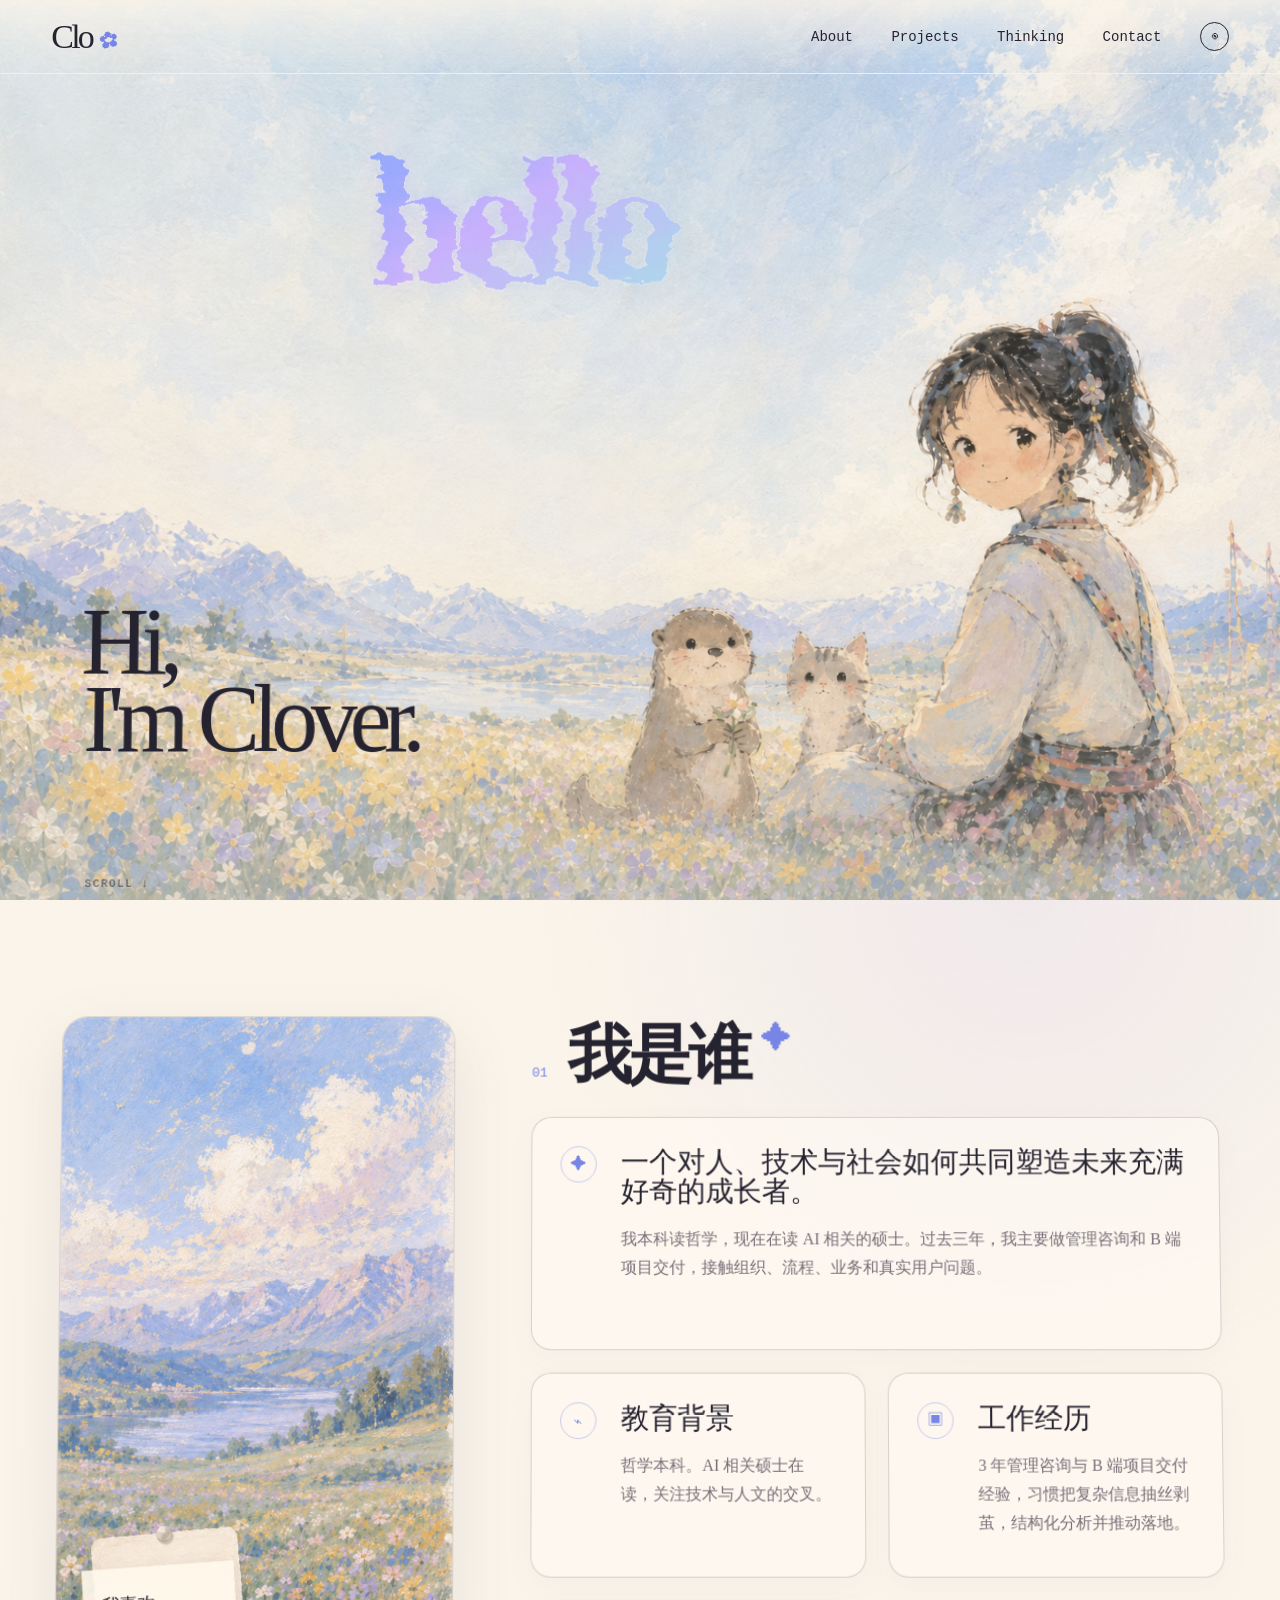
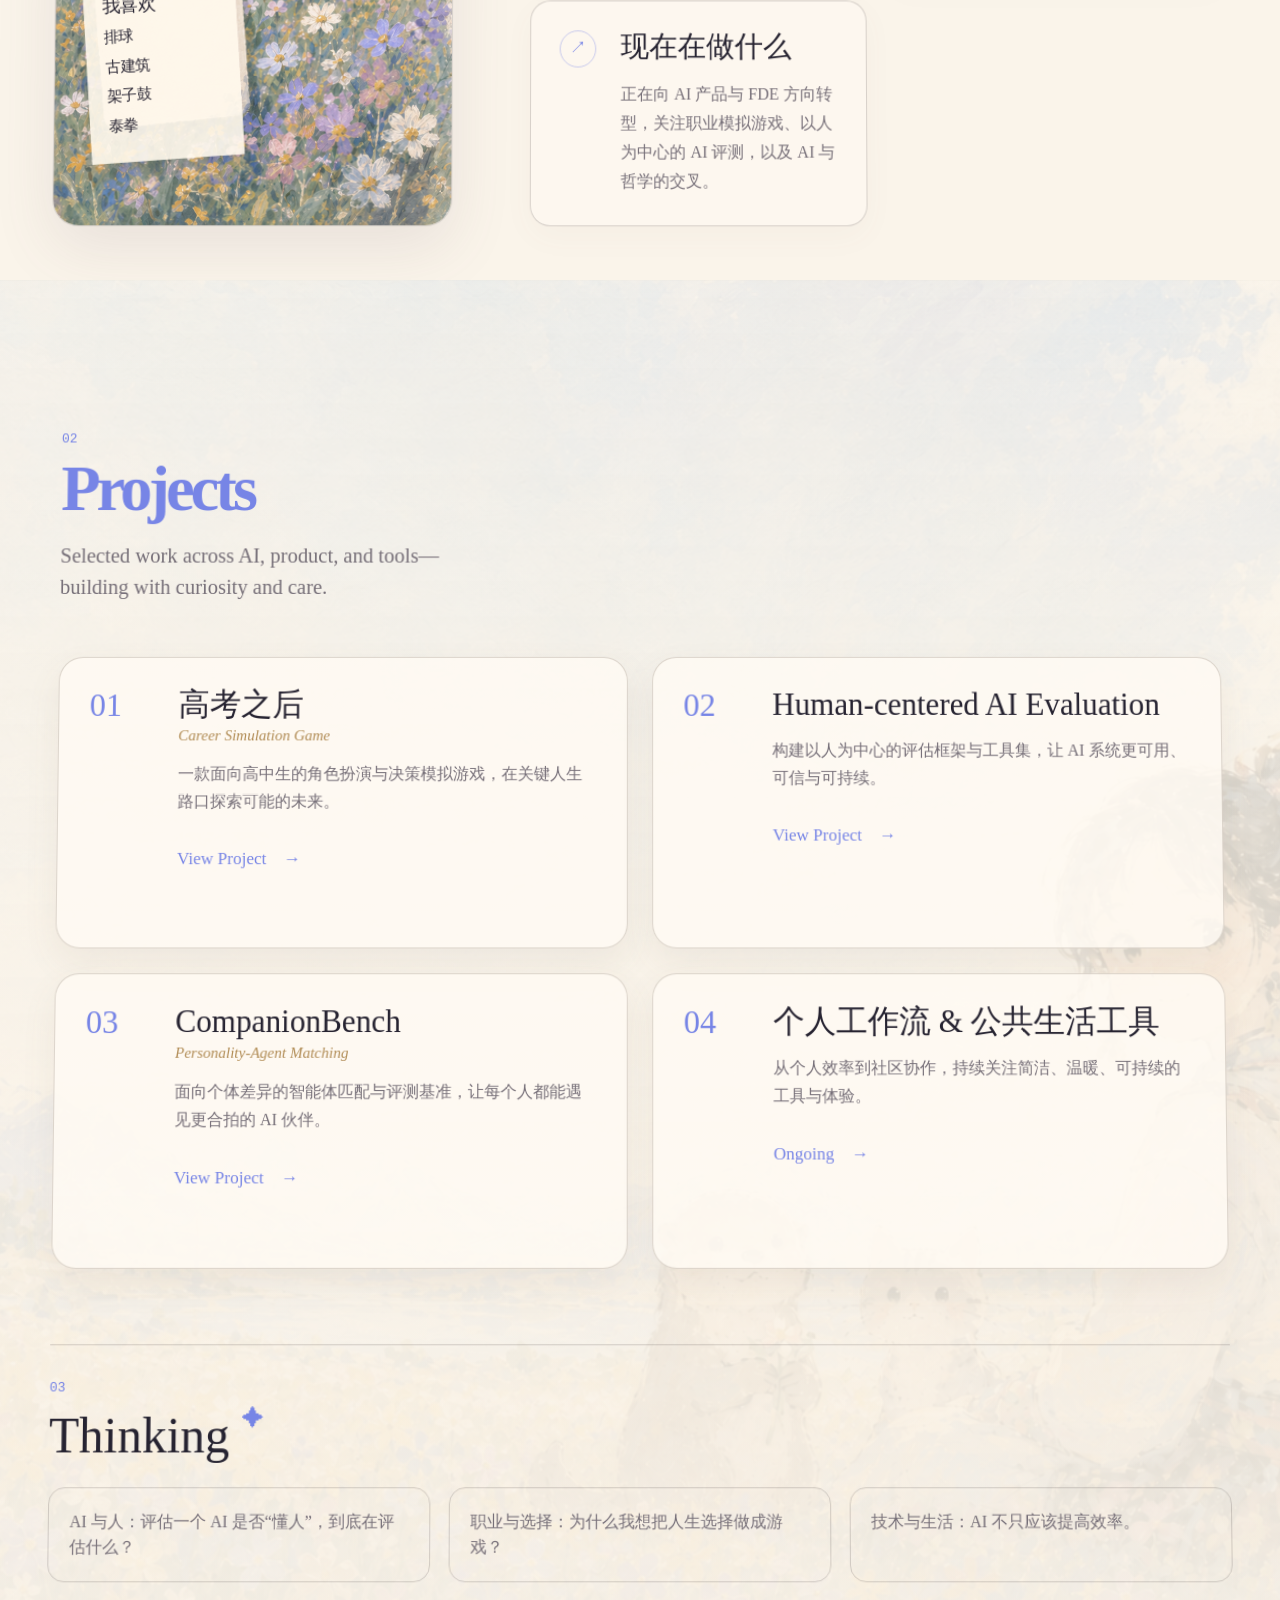
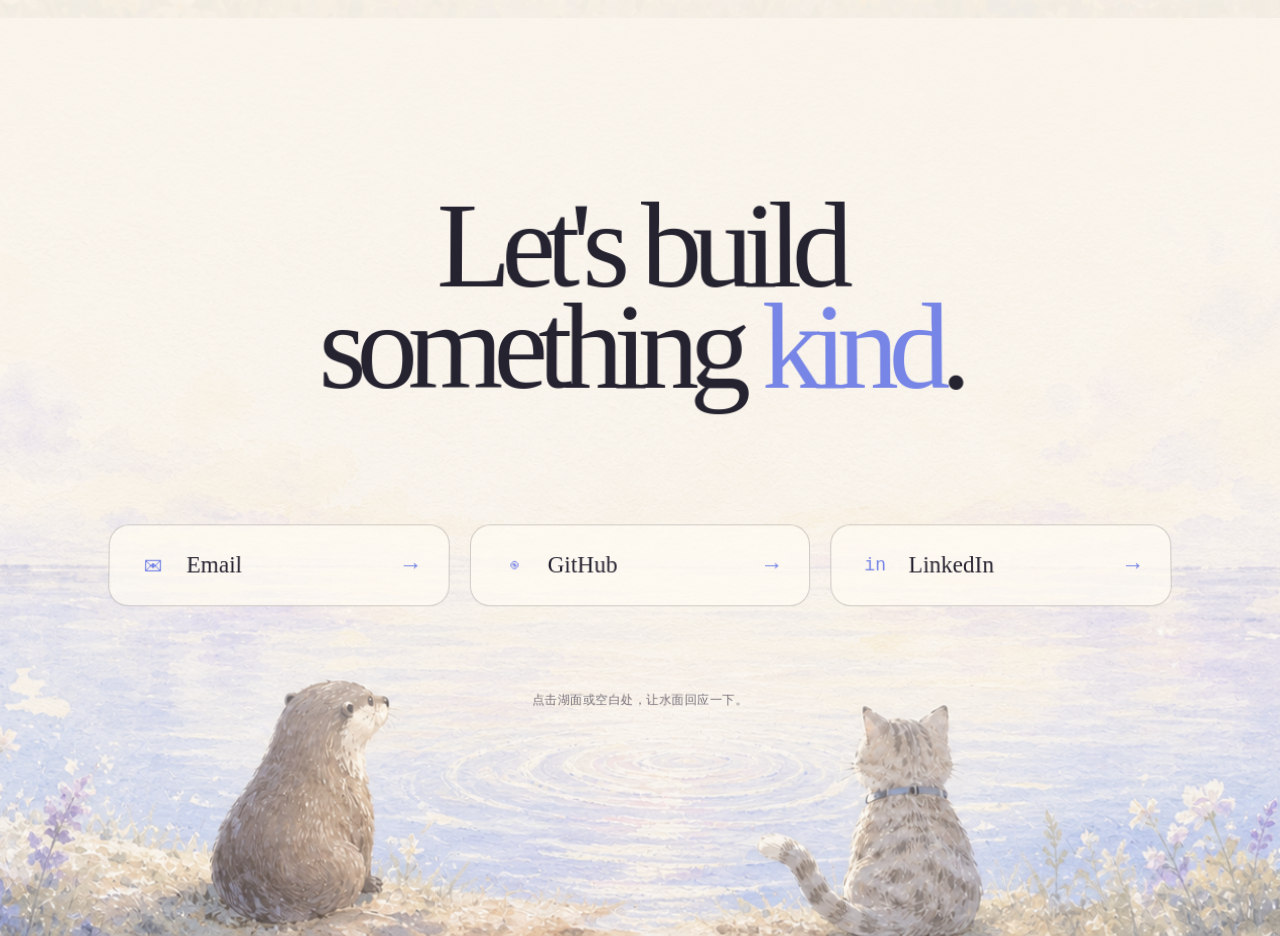
==== commit 44a5da49: "fix: make homepage scroll through full site" ====
--- a/index.html
+++ b/index.html
@@ -10,10 +10,10 @@
     <header class="site-header">
       <a class="brand" href="index.html" aria-label="Clo home">Clo <span>✿</span></a>
       <nav class="site-nav" aria-label="主导航">
-        <a class="is-active" href="about.html">About</a>
-        <a href="projects.html">Projects</a>
-        <a href="projects.html#thinking">Thinking</a>
-        <a href="contact.html">Contact</a>
+        <a href="#about">About</a>
+        <a href="#projects">Projects</a>
+        <a href="#thinking">Thinking</a>
+        <a href="#contact">Contact</a>
         <button class="theme-button" type="button" aria-label="切换夜猫子模式">◉</button>
       </nav>
     </header>
@@ -51,6 +51,70 @@
         </div>
         <button class="scroll-marker" type="button" data-scroll-next aria-label="向下滚动">SCROLL ↓</button>
       </section>
+
+      <section id="about" class="page-main surface-section" data-ripple-area>
+        <div class="ripple-layer" aria-hidden="true"></div>
+        <div class="about-layout" aria-labelledby="home-about-title">
+          <aside class="about-art-frame">
+            <img src="assets/about-landscape.png" alt="水彩高原湖泊与花海" />
+            <div class="paper-note">我喜欢<br /><span>排球</span><br /><span>古建筑</span><br /><span>架子鼓</span><br /><span>泰拳</span></div>
+          </aside>
+          <div class="about-dossier">
+            <div class="page-heading"><span class="section-index">01</span><h1 id="home-about-title">我是谁 <i>✦</i></h1></div>
+            <article class="info-card card-wide">
+              <div class="card-icon">✦</div>
+              <div><h2>一个对人、技术与社会如何共同塑造未来充满好奇的成长者。</h2><p>我本科读哲学，现在在读 AI 相关的硕士。过去三年，我主要做管理咨询和 B 端项目交付，接触组织、流程、业务和真实用户问题。</p></div>
+            </article>
+            <article class="info-card">
+              <div class="card-icon">⌁</div>
+              <div><h2>教育背景</h2><p>哲学本科。AI 相关硕士在读，关注技术与人文的交叉。</p></div>
+            </article>
+            <article class="info-card">
+              <div class="card-icon">▣</div>
+              <div><h2>工作经历</h2><p>3 年管理咨询与 B 端项目交付经验，习惯把复杂信息抽丝剥茧，结构化分析并推动落地。</p></div>
+            </article>
+            <article class="info-card">
+              <div class="card-icon">↗</div>
+              <div><h2>现在在做什么</h2><p>正在向 AI 产品与 FDE 方向转型，关注职业模拟游戏、以人为中心的 AI 评测，以及 AI 与哲学的交叉。</p></div>
+            </article>
+          </div>
+        </div>
+      </section>
+
+      <section id="projects" class="page-main projects-main surface-section" data-ripple-area>
+        <div class="ripple-layer" aria-hidden="true"></div>
+        <div class="projects-intro" aria-labelledby="home-projects-title">
+          <span class="section-index">02</span>
+          <h1 id="home-projects-title">Projects</h1>
+          <p>Selected work across AI, product, and tools—<br />building with curiosity and care.</p>
+        </div>
+        <div class="project-grid" aria-label="项目列表">
+          <article class="project-card"><span class="project-number">01</span><div><h2>高考之后</h2><em>Career Simulation Game</em><p>一款面向高中生的角色扮演与决策模拟游戏，在关键人生路口探索可能的未来。</p><a href="#" class="text-link">View Project　→</a></div></article>
+          <article class="project-card"><span class="project-number">02</span><div><h2>Human-centered AI Evaluation</h2><p>构建以人为中心的评估框架与工具集，让 AI 系统更可用、可信与可持续。</p><a href="#" class="text-link">View Project　→</a></div></article>
+          <article class="project-card"><span class="project-number">03</span><div><h2>CompanionBench</h2><em>Personality-Agent Matching</em><p>面向个体差异的智能体匹配与评测基准，让每个人都能遇见更合拍的 AI 伙伴。</p><a href="#" class="text-link">View Project　→</a></div></article>
+          <article class="project-card"><span class="project-number">04</span><div><h2>个人工作流 &amp; 公共生活工具</h2><p>从个人效率到社区协作，持续关注简洁、温暖、可持续的工具与体验。</p><a href="#" class="text-link">Ongoing　→</a></div></article>
+        </div>
+        <div id="thinking" class="thinking-strip" aria-labelledby="home-thinking-title">
+          <span class="section-index">03</span><h2 id="home-thinking-title">Thinking <i>✦</i></h2>
+          <div class="thinking-grid"><a href="#">AI 与人：评估一个 AI 是否“懂人”，到底在评估什么？</a><a href="#">职业与选择：为什么我想把人生选择做成游戏？</a><a href="#">技术与生活：AI 不只应该提高效率。</a></div>
+        </div>
+      </section>
+
+      <section id="contact" class="contact-main surface-section" data-ripple-area>
+        <img class="contact-lake" src="assets/contact-lake.png" alt="水彩湖面、水獭和猫" />
+        <button class="animal-hotspot animal-otter" type="button" aria-label="水獭小彩蛋"><span>·</span></button>
+        <button class="animal-hotspot animal-cat" type="button" aria-label="猫咪小彩蛋"><span>·</span></button>
+        <div class="ripple-layer" aria-hidden="true"></div>
+        <div class="contact-content" aria-labelledby="home-contact-title">
+          <h1 id="home-contact-title">Let's build<br />something <span class="kind-word">kind</span>.</h1>
+          <div class="contact-actions" aria-label="联系方式">
+            <a class="contact-action" href="mailto:hello@cloverli.com"><span>✉</span> Email <b>→</b></a>
+            <a class="contact-action" href="https://github.com/clover475" target="_blank" rel="noreferrer"><span>◉</span> GitHub <b>→</b></a>
+            <a class="contact-action" href="https://www.linkedin.com" target="_blank" rel="noreferrer"><span>in</span> LinkedIn <b>→</b></a>
+          </div>
+          <p class="contact-caption">点击湖面或空白处，让水面回应一下。</p>
+        </div>
+      </section>
     </main>
     <script src="app.js"></script>
   </body>
